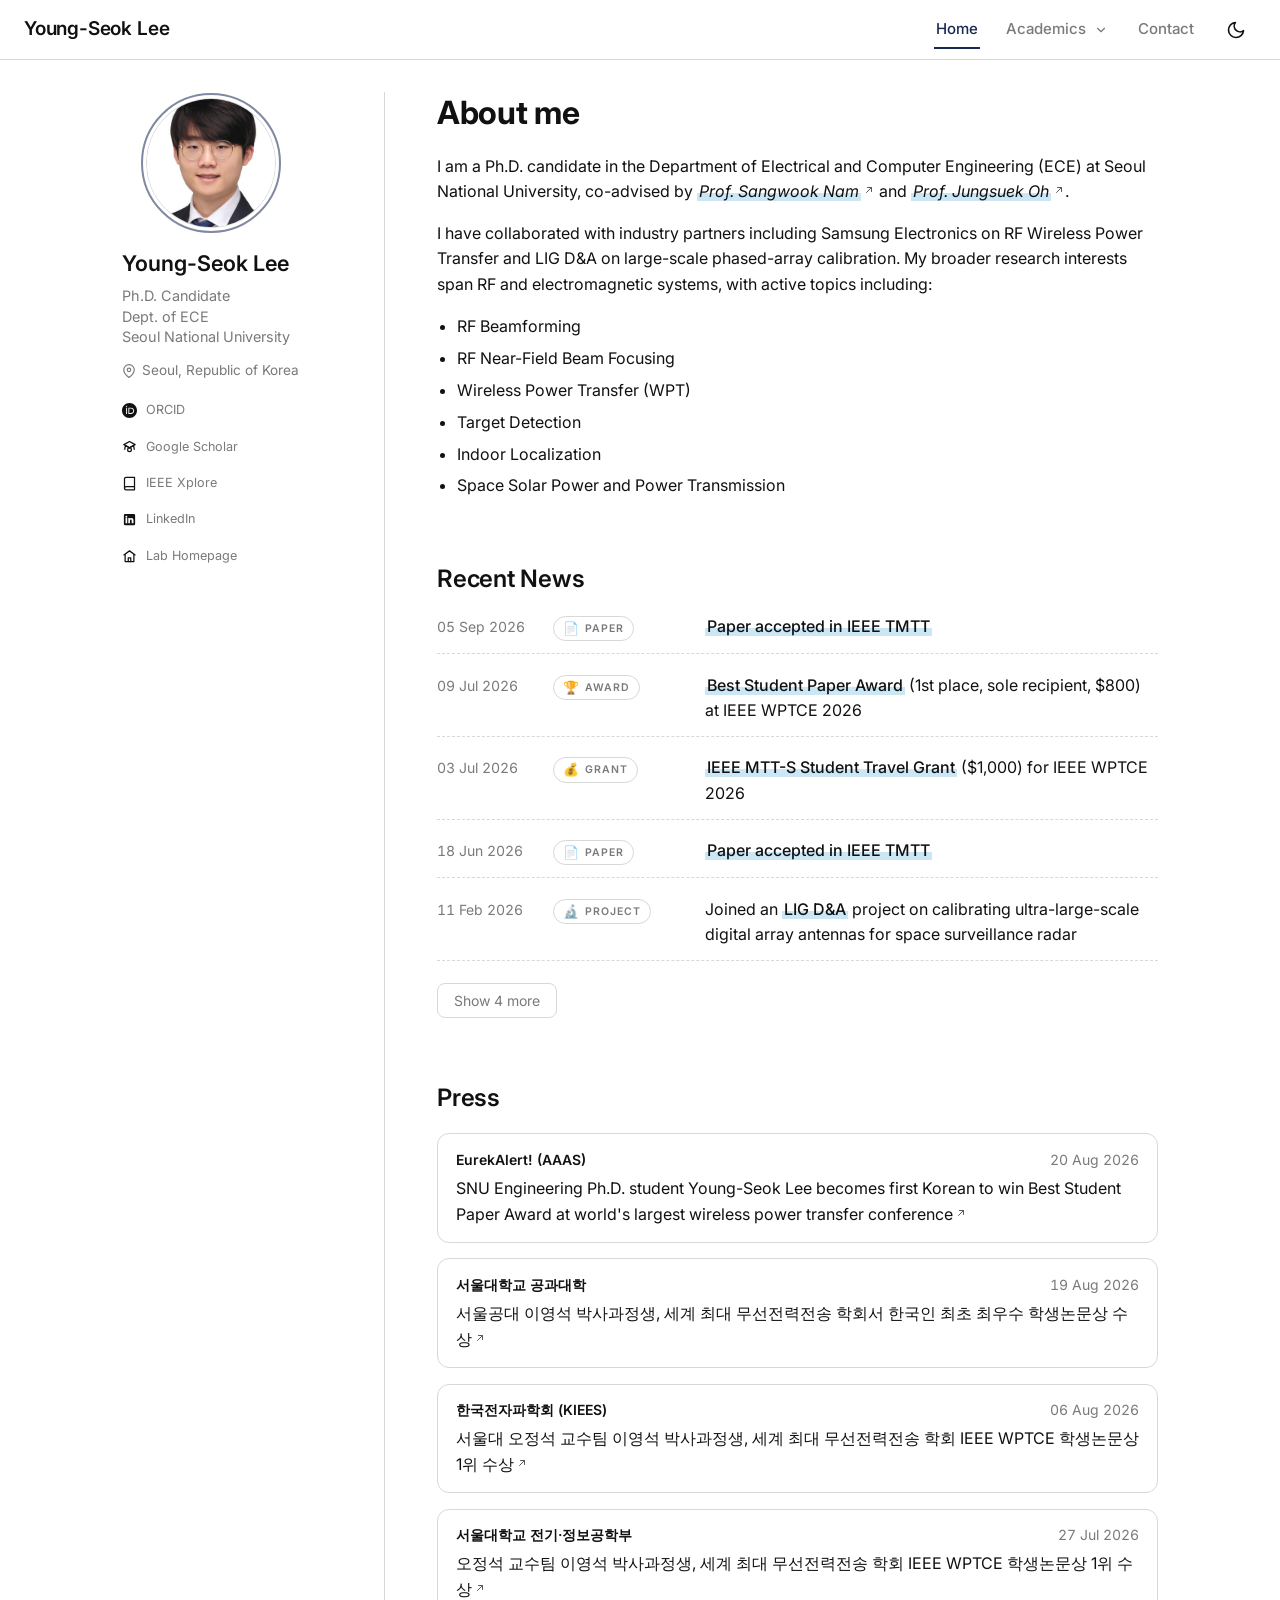
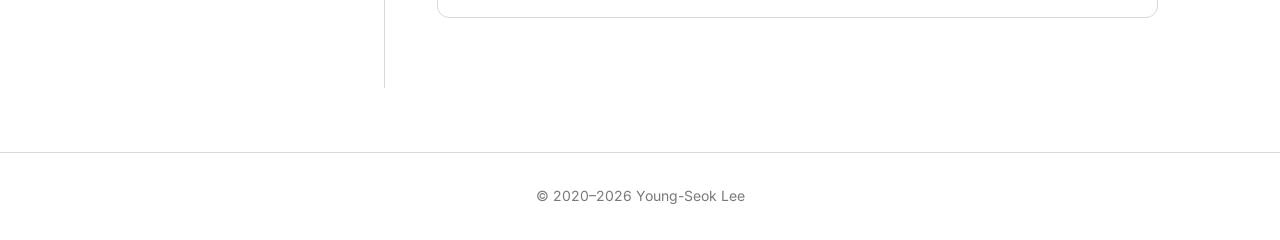
==== index.html @ eb90ca84 "design: publication tabs select with a gliding tint instead of a black fill The selected tab was a n" ====
<!DOCTYPE html>
<html lang="en">
<head>
  <script>document.documentElement.setAttribute('data-js','1');(function(){try{if(localStorage.getItem('theme')==='dark')document.documentElement.setAttribute('data-theme','dark');}catch(e){}})();</script>
  <meta charset="UTF-8" />
  <meta name="viewport" content="width=device-width, initial-scale=1" />
  <title>Y.-S. Lee · Resume</title>
  <meta name="description" content="Young-Seok Lee — Ph.D. candidate in Electrical and Computer Engineering at Seoul National University. RF wireless power transfer, phased arrays, and indoor localization." />
  <meta property="og:title" content="Young-Seok Lee" />
  <meta property="og:description" content="Ph.D. Candidate, Dept. of ECE, Seoul National University" />
  <meta property="og:type" content="website" />

  <link rel="preconnect" href="https://fonts.googleapis.com" />
  <link rel="preconnect" href="https://fonts.gstatic.com" crossorigin />
  <link rel="stylesheet" href="https://fonts.googleapis.com/css2?family=Inter:wght@400;500;600;700&display=swap" />
  <link rel="stylesheet" href="css/style.css?v=4931d8d4" />

  <link rel="icon" href="/favicon.svg" type="image/svg+xml" />
  <link rel="icon" href="/favicon-32.png" sizes="32x32" type="image/png" />
  <link rel="apple-touch-icon" href="/apple-touch-icon.png" />
  <link rel="manifest" href="/site.webmanifest" />
  <meta name="theme-color" content="#FFFFFF" />

  <!-- Discoverable plain-text version for AI / non-JS clients. -->
  <link rel="alternate" type="text/markdown" href="/llms-full.txt" title="Full content as Markdown" />

  <!-- Structured data: identifies the page owner to search engines and AI. -->
  <script type="application/ld+json">
  {
    "@context": "https://schema.org",
    "@type": "Person",
    "@id": "https://orcid.org/0000-0003-3342-3707",
    "name": "Young-Seok Lee",
    "alternateName": ["Y.-S. Lee", "Youngseok Lee", "Young Seok Lee"],
    "identifier": {
      "@type": "PropertyValue",
      "propertyID": "ORCID",
      "value": "0000-0003-3342-3707",
      "url": "https://orcid.org/0000-0003-3342-3707"
    },
    "jobTitle": "Ph.D. Candidate in Electrical and Computer Engineering",
    "url": "https://korbean-0311.github.io/",
    "affiliation": {
      "@type": "CollegeOrUniversity",
      "name": "Seoul National University",
      "department": "Department of Electrical and Computer Engineering"
    },
    "alumniOf": [
      { "@type": "CollegeOrUniversity", "name": "Seoul National University" },
      { "@type": "CollegeOrUniversity", "name": "Korea University" }
    ],
    "knowsAbout": [
      "Wireless Power Transfer",
      "RF Beamforming",
      "Near-Field Beam Focusing",
      "Target Detection",
      "Indoor Localization",
      "Space Solar Power"
    ],
    "sameAs": [
      "https://orcid.org/0000-0003-3342-3707",
      "https://scholar.google.com/citations?user=yCXRScIAAAAJ&hl=en",
      "https://ieeexplore.ieee.org/author/519065710555122",
      "https://www.linkedin.com/in/korbean",
      "http://wfl.snu.ac.kr/"
    ]
  }
  </script>
</head>
<body data-page="home">
  <div data-mount-nav>
    <!-- Annotated site guide for AI crawlers and non-JS clients. JS replaces this whole div on load, so humans never see it. -->
    <!-- SITEGUIDE:START (auto-generated by scripts/build-prerender.mjs — do not edit by hand) -->
    <nav aria-label="Site navigation (text-only fallback)">
      <p><strong>Site guide</strong> — this site has 3 pages. "Academics" is one long page holding six sections, each reachable by its own anchor (#…), so the whole academic record is a single fetch:</p>
      <ul>
        <li><a href="index.html">Home</a> — About me (biography and research interests), Recent News, and Press (media coverage) (you are here)</li>
        <li><a href="academics.html">Academics</a> — one long page with six sections:
          <ul>
            <li><a href="academics.html#education">Education</a> — academic timeline (Ph.D. &amp; M.S. at Seoul National University, B.S. at Korea University) with advisors, plus a collapsible academic-genealogy figure (doctoral advisor lineage)</li>
            <li><a href="academics.html#publications">Publications</a> — a paper-count summary of selected IEEE journals (first- vs. co-authored), international journals (published and under review, with abstracts, keywords, BibTeX), international conferences, domestic conferences, and patents</li>
            <li><a href="academics.html#awards">Awards &amp; Honors</a> — Conference Awards (International), Conference Awards (Domestic), Conference Grants &amp; Travel, Scholarships &amp; Fellowships, Invited Papers, and Student Paper Competitions</li>
            <li><a href="academics.html#research">Research</a> — research projects with organizations, periods, and summaries (Graduate Student; Undergraduate Student Intern)</li>
            <li><a href="academics.html#academic-service">Academic Service</a> — Journal Reviewer and Teaching Assistant (SNU)</li>
            <li><a href="academics.html#coursework">Selected Coursework</a> — Graduate and Undergraduate courses</li>
          </ul>
        </li>
        <li><a href="contact.html">Contact</a> — Lab, LinkedIn, and Location</li>
      </ul>
      <p>Complete content of every section in a single file: <a href="/llms-full.txt">/llms-full.txt</a> (short index: <a href="/llms.txt">/llms.txt</a>)</p>
    </nav>
    <!-- SITEGUIDE:END -->
  </div>

  <!-- NOSCRIPT:START (auto-generated by scripts/build-prerender.mjs — do not edit by hand) -->
  <noscript>
    <p>Every page of this site includes its full content as static HTML — no JavaScript required. The academic record (Education, Publications, Awards &amp; Honors, Research, Academic Service, Selected Coursework) is one long page at <a href="academics.html">academics.html</a>; contact details are at <a href="contact.html">contact.html</a>. A complete plain-text version of the entire site (every section of every page, with BibTeX for each paper) is also available at <a href="/llms-full.txt">/llms-full.txt</a> (short index: <a href="/llms.txt">/llms.txt</a>).</p>
  </noscript>
  <!-- NOSCRIPT:END -->

  <div class="layout">
    <!-- PROFILE:START (auto-generated by scripts/build-prerender.mjs — do not edit by hand) -->
    <aside class="profile" aria-label="Profile">
      <details class="profile__card" open>
        <summary class="profile__summary">Profile<svg class="profile__chevron" viewBox="0 0 24 24" fill="none" stroke="currentColor" stroke-width="2" stroke-linecap="round" stroke-linejoin="round" aria-hidden="true"><path d="M6 9l6 6 6-6"/></svg></summary>
        <div class="profile__body">
          <div class="profile__photo"><img src="assets/profile.jpg" alt="Young-Seok Lee" width="340" height="340" decoding="async" /></div>
          <p class="profile__name">Young-Seok Lee</p>
          <p class="profile__role">Ph.D. Candidate<br />Dept. of ECE<br />Seoul National University</p>
          <p class="profile__loc"><svg viewBox="0 0 24 24" fill="none" stroke="currentColor" stroke-width="2" stroke-linecap="round" stroke-linejoin="round" aria-hidden="true"><path d="M21 10c0 7-9 13-9 13s-9-6-9-13a9 9 0 0 1 18 0z"/><circle cx="12" cy="10" r="3"/></svg>Seoul, Republic of Korea</p>
          <ul class="profile__links">
            <li><a href="https://orcid.org/0000-0003-3342-3707" target="_blank" rel="noopener me"><svg class="icon-orcid" viewBox="0 0 256 256" aria-hidden="true"><path fill="currentColor" fill-rule="evenodd" d="M256 128c0 70.7-57.3 128-128 128S0 198.7 0 128 57.3 0 128 0s128 57.3 128 128zM86.3 186.2H70.9V79.1h15.4v107.1zM108.9 79.1h41.6c39.6 0 57 28.3 57 53.6 0 27.5-21.5 53.6-56.8 53.6h-41.8V79.1zm15.4 93.3h24.5c34.9 0 42.9-26.5 42.9-39.7 0-21.5-13.7-39.7-43.7-39.7h-23.7v79.4zM88.7 56.8c0 5.5-4.5 10.1-10.1 10.1-5.6 0-10.1-4.6-10.1-10.1 0-5.6 4.5-10.1 10.1-10.1 5.5 0 10.1 4.6 10.1 10.1z"/></svg>ORCID</a></li>
            <li><a href="https://scholar.google.com/citations?user=yCXRScIAAAAJ&amp;hl=en" target="_blank" rel="noopener"><svg viewBox="0 0 24 24" fill="none" stroke="currentColor" stroke-width="2" stroke-linecap="round" stroke-linejoin="round" aria-hidden="true"><path d="M12 14l9-5-9-5-9 5 9 5z"/><path d="M12 14l6.16-3.422A12 12 0 0 1 19.5 16.5"/><path d="M12 14L5.84 10.578A12 12 0 0 0 4.5 16.5"/><circle cx="12" cy="17" r="3"/></svg>Google Scholar</a></li>
            <li><a href="https://ieeexplore.ieee.org/author/519065710555122" target="_blank" rel="noopener"><svg viewBox="0 0 24 24" fill="none" stroke="currentColor" stroke-width="2" stroke-linecap="round" stroke-linejoin="round" aria-hidden="true"><path d="M4 19.5A2.5 2.5 0 0 1 6.5 17H20"/><path d="M6.5 2H20v20H6.5A2.5 2.5 0 0 1 4 19.5v-15A2.5 2.5 0 0 1 6.5 2z"/></svg>IEEE Xplore</a></li>
            <li><a href="https://www.linkedin.com/in/korbean" target="_blank" rel="noopener me"><svg viewBox="0 0 24 24" fill="currentColor" aria-hidden="true"><path d="M19 3a2 2 0 0 1 2 2v14a2 2 0 0 1-2 2H5a2 2 0 0 1-2-2V5a2 2 0 0 1 2-2h14zM8.34 9.5H5.67V18h2.67V9.5zM7 6.06a1.55 1.55 0 1 0 0 3.1 1.55 1.55 0 0 0 0-3.1zM18.34 18v-4.67c0-2.5-1.34-3.66-3.13-3.66-1.44 0-2.09.79-2.45 1.35V9.5h-2.67V18h2.67v-4.39c0-.23.02-.46.09-.63.18-.46.61-.94 1.32-.94.93 0 1.31.71 1.31 1.76V18h2.67z"/></svg>LinkedIn</a></li>
            <li><a href="http://wfl.snu.ac.kr/" target="_blank" rel="noopener"><svg viewBox="0 0 24 24" fill="none" stroke="currentColor" stroke-width="2" stroke-linecap="round" stroke-linejoin="round" aria-hidden="true"><path d="M3 9.5L12 3l9 6.5"/><path d="M5 9v11h14V9"/><path d="M10 20v-6h4v6"/></svg>Lab Homepage</a></li>
          </ul>
        </div>
      </details>
    </aside>
    <!-- PROFILE:END -->

    <main class="page-content">
      <section class="about" aria-labelledby="about-heading">
        <h1 id="about-heading">About me</h1>
        <div class="hero__bio">
        <p>I am a Ph.D. candidate in the Department of Electrical and Computer Engineering (ECE) at Seoul National University, co-advised by <a href="https://scholar.google.com/citations?user=haXHg4oAAAAJ&amp;hl=en" target="_blank" rel="noopener"><em class="mark-soft">Prof. Sangwook Nam</em><svg class="ext-link-arrow" viewBox="0 0 24 24" aria-hidden="true"><path d="M7 17L17 7"/><path d="M9 7h8v8"/></svg></a> and <a href="https://scholar.google.com/citations?user=o-31h1kAAAAJ&amp;hl=en" target="_blank" rel="noopener"><em class="mark-soft">Prof. Jungsuek Oh</em><svg class="ext-link-arrow" viewBox="0 0 24 24" aria-hidden="true"><path d="M7 17L17 7"/><path d="M9 7h8v8"/></svg></a>.</p>
        <p>I have collaborated with industry partners including Samsung Electronics on RF Wireless Power Transfer and LIG D&amp;A on large-scale phased-array calibration. My broader research interests span RF and electromagnetic systems, with active topics including:</p>
        <ul>
          <li>RF Beamforming</li>
          <li>RF Near-Field Beam Focusing</li>
          <li>Wireless Power Transfer (WPT)</li>
          <li>Target Detection</li>
          <li>Indoor Localization</li>
          <li>Space Solar Power and Power Transmission</li>
        </ul>
      </div>
    </section>

    <section aria-labelledby="news-heading">
      <h2 id="news-heading">Recent News</h2>
      <ul class="news-list" id="news-list">
        <!-- R:news:START -->
        <li class="news-item" data-kind="paper">
          <span class="news-item__date">05 Sep 2026</span>
          <span class="news-item__kind"><span class="news-item__emoji" aria-hidden="true">📄</span>paper</span>
          <span class="news-item__body"><strong>Paper accepted in IEEE TMTT</strong></span>
        </li>
        <li class="news-item" data-kind="award">
          <span class="news-item__date">09 Jul 2026</span>
          <span class="news-item__kind"><span class="news-item__emoji" aria-hidden="true">🏆</span>award</span>
          <span class="news-item__body"><strong>Best Student Paper Award</strong> (1st place, sole recipient, $800) at IEEE WPTCE 2026</span>
        </li>
        <li class="news-item" data-kind="grant">
          <span class="news-item__date">03 Jul 2026</span>
          <span class="news-item__kind"><span class="news-item__emoji" aria-hidden="true">💰</span>grant</span>
          <span class="news-item__body"><strong>IEEE MTT-S Student Travel Grant</strong> ($1,000) for IEEE WPTCE 2026</span>
        </li>
        <li class="news-item" data-kind="paper">
          <span class="news-item__date">18 Jun 2026</span>
          <span class="news-item__kind"><span class="news-item__emoji" aria-hidden="true">📄</span>paper</span>
          <span class="news-item__body"><strong>Paper accepted in IEEE TMTT</strong></span>
        </li>
        <li class="news-item" data-kind="project">
          <span class="news-item__date">11 Feb 2026</span>
          <span class="news-item__kind"><span class="news-item__emoji" aria-hidden="true">🔬</span>project</span>
          <span class="news-item__body">Joined an <strong>LIG D&amp;A</strong> project on calibrating ultra-large-scale digital array antennas for space surveillance radar</span>
        </li>
        <li class="news-item news-item--extra" data-kind="scholarship">
          <span class="news-item__date">31 Oct 2025</span>
          <span class="news-item__kind"><span class="news-item__emoji" aria-hidden="true">🎓</span>scholarship</span>
          <span class="news-item__body"><strong>Samsung Electronics DS (Foundry)</strong> scholarship recipient</span>
        </li>
        <li class="news-item news-item--extra" data-kind="paper">
          <span class="news-item__date">22 Jul 2025</span>
          <span class="news-item__kind"><span class="news-item__emoji" aria-hidden="true">📄</span>paper</span>
          <span class="news-item__body"><strong>Paper accepted in IEEE OJAP</strong></span>
        </li>
        <li class="news-item news-item--extra" data-kind="paper">
          <span class="news-item__date">20 Jul 2025</span>
          <span class="news-item__kind"><span class="news-item__emoji" aria-hidden="true">📄</span>paper</span>
          <span class="news-item__body"><strong>Paper accepted in IEEE TAP</strong></span>
        </li>
        <li class="news-item news-item--extra" data-kind="paper">
          <span class="news-item__date">06 Jun 2025</span>
          <span class="news-item__kind"><span class="news-item__emoji" aria-hidden="true">📄</span>paper</span>
          <span class="news-item__body"><strong>Paper accepted in IEEE AWPL</strong></span>
        </li>
      <!-- R:news:END -->
      </ul>
      <button class="show-more-btn" id="news-toggle" type="button" hidden>Show more</button>
    </section>

    <!-- Press coverage. The build renders the whole section (heading included)
         from data/press.json, so nothing appears while the list is empty. -->
    <!-- R:press:START -->
      <section aria-labelledby="press-heading">
      <h2 id="press-heading">Press</h2>
      <ul class="press-list">
        <li class="press-item">
          <span class="press-item__outlet">EurekAlert! (AAAS)</span>
          <a class="press-item__title" href="https://www.eurekalert.org/news-releases/1140952" target="_blank" rel="noopener" lang="en">SNU Engineering Ph.D. student Young-Seok Lee becomes first Korean to win Best Student Paper Award at world&#39;s largest wireless power transfer conference<svg class="ext-link-arrow" viewBox="0 0 24 24" aria-hidden="true"><path d="M7 17L17 7"/><path d="M9 7h8v8"/></svg></a>
          <span class="press-item__date">20 Aug 2026</span>
        </li>
        <li class="press-item">
          <span class="press-item__outlet">서울대학교 공과대학</span>
          <a class="press-item__title" href="https://eng.snu.ac.kr/communication/promotion/news?md=v&amp;bbsidx=8292" target="_blank" rel="noopener" lang="ko">서울공대 이영석 박사과정생, 세계 최대 무선전력전송 학회서 한국인 최초 최우수 학생논문상 수상<svg class="ext-link-arrow" viewBox="0 0 24 24" aria-hidden="true"><path d="M7 17L17 7"/><path d="M9 7h8v8"/></svg></a>
          <span class="press-item__date">19 Aug 2026</span>
        </li>
        <li class="press-item">
          <span class="press-item__outlet">한국전자파학회 (KIEES)</span>
          <a class="press-item__title" href="https://www.kiees.or.kr/html/?pmode=BBBS0012700073&amp;page=1&amp;smode=view&amp;seq=3025&amp;searchValue=&amp;searchTitle=strTitle" target="_blank" rel="noopener" lang="ko">서울대 오정석 교수팀 이영석 박사과정생, 세계 최대 무선전력전송 학회 IEEE WPTCE 학생논문상 1위 수상<svg class="ext-link-arrow" viewBox="0 0 24 24" aria-hidden="true"><path d="M7 17L17 7"/><path d="M9 7h8v8"/></svg></a>
          <span class="press-item__date">06 Aug 2026</span>
        </li>
        <li class="press-item">
          <span class="press-item__outlet">서울대학교 전기·정보공학부</span>
          <a class="press-item__title" href="https://ece.snu.ac.kr/ece/news?md=v&amp;bbsidx=57917" target="_blank" rel="noopener" lang="ko">오정석 교수팀 이영석 박사과정생, 세계 최대 무선전력전송 학회 IEEE WPTCE 학생논문상 1위 수상<svg class="ext-link-arrow" viewBox="0 0 24 24" aria-hidden="true"><path d="M7 17L17 7"/><path d="M9 7h8v8"/></svg></a>
          <span class="press-item__date">27 Jul 2026</span>
        </li>
      </ul>
    </section>
      <!-- R:press:END -->
    </main>
  </div>

  <div data-mount-footer></div>

  <script src="js/main.js?v=753f1221"></script>
</body>
</html>
---- css/style.css ----
/* ============================================================
   Young-Seok Lee — Academic Portfolio
   Pure HTML/CSS/JS, GitHub Pages ready
   ============================================================ */

/* ---------- non-JS fallback nav ----------
   Text-only fallback nav: visible to non-JS crawlers (so they discover every
   sub-page), hidden for JS visitors before first paint — main.js then replaces
   it with the real nav. */
html[data-js] [data-mount-nav] { display: none !important; }
/* Recent News: items past the first 5 stay hidden until "Show more" expands. */
.news-list:not(.is-expanded) .news-item--extra { display: none; }

/* ---------- CSS Variables ---------- */
:root {
  /* Light theme, and the default for every visitor: white paper, near-black
     ink, grays for meta text and hairlines (after sehyunryu.github.io), with
     SNU's deep blue — sampled from the university crest — as the accent.
     color-scheme keeps the UA's own widgets (scrollbars, form controls, the
     mobile URL bar) light too, even on a device whose OS is set to dark. */
  color-scheme: light;
  --bg-primary: #FFFFFF;
  --bg-surface: #FFFFFF;   /* cards stay white; only their border sets them off */
  --bg-hover: #F3F3F3;     /* hover / active fill for menu items and icon buttons */
  --color-primary: #111111;
  --color-secondary: #7A7A7A;
  --color-accent: #182850;
  --color-accent-hover: #2E4A86;
  --color-award: #9A3D52;
  --text-primary: #111111;
  --text-secondary: #7A7A7A;
  --border-color: #D8D8D8;
  --line-soft: #DCEEF6;
  --mark: #CBE6F4;        /* pale blue half-highlight: news key phrases, About-me advisors, venue names */

  --nav-height: 60px;
  --content-max: 720px;
  --radius-card: 12px;
  --radius-pill: 9999px;

  --font-sans: 'Inter', -apple-system, BlinkMacSystemFont, 'Segoe UI', Roboto, 'Apple SD Gothic Neo', 'Malgun Gothic', sans-serif;
  /* One typeface everywhere: the name and section titles use the body font. */
  --font-serif: var(--font-sans);
  /* Small numerals (section numbers, menu numbers) — system mono, no webfont. */
  --font-mono: 'IBM Plex Mono', 'JetBrains Mono', 'SF Mono', ui-monospace, Menlo, Consolas, monospace;
}

/* Dark theme is kept working behind the toggle but is not the design target. */
[data-theme="dark"] {
  color-scheme: dark;
  --bg-primary: #0F172A;
  --bg-surface: #1E293B;
  --bg-hover: #1E293B;
  --color-primary: #93C5FD;
  --color-secondary: #94A3B8;
  --color-accent: #38BDF8;
  --color-accent-hover: #7DD3FC;
  --text-primary: #F1F5F9;
  --text-secondary: #94A3B8;
  --border-color: #334155;
  --line-soft: #334155;
  --mark: #1E3A5F;
  --color-award: #F2A8B8;
}

/* ---------- View transition for theme toggle ---------- */
@supports (view-transition-name: root) {
  ::view-transition-old(root),
  ::view-transition-new(root) {
    animation: none;
    mix-blend-mode: normal;
  }
  ::view-transition-old(root) {
    z-index: 1;
  }
  ::view-transition-new(root) {
    z-index: 2;
  }
}

/* ---------- Reset ---------- */
*,
*::before,
*::after {
  box-sizing: border-box;
}

/* The `hidden` attribute must always hide — even on elements with an explicit
   display (e.g. .show-more-btn, grid/flex items), which would otherwise
   override the UA [hidden] rule. */
[hidden] { display: none !important; }

html {
  scroll-behavior: smooth;
}

body {
  margin: 0;
  font-family: var(--font-sans);
  font-size: 1rem;
  line-height: 1.6;
  color: var(--text-primary);
  background: var(--bg-primary);
  -webkit-font-smoothing: antialiased;
  -moz-osx-font-smoothing: grayscale;
  transition: background-color 0.3s ease, color 0.3s ease;
}

h1, h2, h3, h4, h5, h6 {
  margin: 0 0 0.5em;
  line-height: 1.3;
  color: var(--text-primary);
}

p {
  margin: 0 0 1em;
  text-wrap: pretty;
}

a {
  color: var(--color-primary);
  text-decoration: none;
  transition: color 0.2s ease;
}

a:hover {
  color: var(--color-accent-hover);
}

ul {
  margin: 0 0 1em;
  padding-left: 1.25em;
}

li {
  margin-bottom: 0.4em;
}

button {
  font-family: inherit;
  cursor: pointer;
}

/* ---------- Top navigation ---------- */
.topnav {
  position: fixed;
  top: 0;
  left: 0;
  right: 0;
  height: var(--nav-height);
  z-index: 1000;
  /* Translucent frosted bar — unified opacity with the side menu panel. */
  background: color-mix(in srgb, var(--bg-primary) 35%, transparent);
  backdrop-filter: blur(12px);
  -webkit-backdrop-filter: blur(12px);
  border-bottom: 1px solid var(--border-color);
  display: flex;
  align-items: center;
  justify-content: space-between;
  padding: 0 1.5rem;
  transition: background-color 0.3s ease, border-color 0.3s ease;
}

.topnav__brand {
  font-family: var(--font-serif);
  font-size: 1.1875rem;
  font-weight: 600;
  color: var(--text-primary);
  letter-spacing: -0.01em;
}

.topnav__brand:hover {
  color: var(--text-primary);
}

.topnav__actions {
  display: flex;
  align-items: center;
  gap: 12px;
}

/* Desktop horizontal nav — hidden by default (mobile/tablet-portrait first).
   At >=900px (PC, tablet landscape), it appears as a horizontal link row
   and the hamburger/side-panel are hidden. */
.topnav__links {
  display: none;
}

@media (min-width: 900px) {
  .topnav__links {
    display: flex;
    align-items: center;
    gap: 1.5rem;
    /* Slight separator from the theme toggle button on the far right */
    margin-right: 0.5rem;
  }
  .topnav__links > a,
  .topnav__item > a {
    font-size: 0.9375rem;
    font-weight: 500;
    color: var(--text-secondary);
    padding: 6px 2px;
    border-bottom: 2px solid transparent;
    transition: color 0.2s ease, border-color 0.2s ease;
    white-space: nowrap;
  }
  .topnav__links > a:hover,
  .topnav__item > a:hover {
    color: var(--text-primary);
  }
  .topnav__links > a.is-active,
  .topnav__item > a.is-active {
    color: var(--color-accent);
    border-bottom-color: var(--color-accent);
  }

  /* "Academics" is a group: its link opens the long page, the caret (or a
     hover) reveals the sections inside it as direct anchor links. */
  .topnav__item {
    position: relative;
    display: flex;
    align-items: center;
    gap: 2px;
  }
  .topnav__caret {
    width: 22px;
    height: 22px;
    display: inline-flex;
    align-items: center;
    justify-content: center;
    padding: 0;
    border: 0;
    border-radius: 6px;
    background: transparent;
    color: var(--text-secondary);
    transition: color 0.2s ease, background-color 0.2s ease, transform 0.2s ease;
  }
  .topnav__caret svg { width: 14px; height: 14px; }
  .topnav__caret:hover,
  .topnav__item:hover .topnav__caret,
  .topnav__item.is-open .topnav__caret { color: var(--text-primary); }
  .topnav__item:hover .topnav__caret svg,
  .topnav__item.is-open .topnav__caret svg { transform: rotate(180deg); }
  .topnav__caret svg { transition: transform 0.2s ease; }

  .topnav__dropdown {
    position: absolute;
    top: calc(100% + 10px);
    left: -0.75rem;
    min-width: 230px;
    padding: 0.4rem;
    background: var(--bg-primary);
    border: 1px solid var(--border-color);
    border-radius: 10px;
    box-shadow: 0 12px 32px color-mix(in srgb, var(--color-primary) 12%, transparent);
    opacity: 0;
    visibility: hidden;
    transform: translateY(-4px);
    transition: opacity 0.15s ease, transform 0.15s ease, visibility 0s linear 0.15s;
    z-index: 1001;
  }
  /* Invisible bridge so the pointer can travel from the link down to the panel. */
  .topnav__dropdown::before {
    content: "";
    position: absolute;
    left: 0; right: 0;
    top: -12px;
    height: 12px;
  }
  .topnav__item:hover .topnav__dropdown,
  .topnav__item:focus-within .topnav__dropdown,
  .topnav__item.is-open .topnav__dropdown {
    opacity: 1;
    visibility: visible;
    transform: translateY(0);
    transition-delay: 0s;
  }
  .topnav__dropdown a {
    display: block;
    padding: 0.5rem 0.85rem;
    border-radius: 7px;
    font-size: 0.9rem;
    font-weight: 500;
    color: var(--text-primary);
    white-space: nowrap;
    transition: background-color 0.15s ease, color 0.15s ease;
  }
  .topnav__dropdown a:hover {
    background: var(--bg-hover);
    color: var(--color-accent);
  }
  .topnav__dropdown a.is-active {
    color: var(--color-accent);
  }
  /* Hide mobile-only hamburger button on desktop.
     !important defends against the .icon-btn { display: inline-flex } base rule
     which has the same specificity. */
  [data-menu-toggle] {
    display: none !important;
  }
  /* Hide the slide-in side panel (even when 'is-open' from a prior narrow state) */
  .menu-panel,
  .menu-overlay {
    display: none !important;
  }
}

.icon-btn {
  width: 40px;
  height: 40px;
  display: inline-flex;
  align-items: center;
  justify-content: center;
  background: transparent;
  border: 1px solid transparent;
  border-radius: 8px;
  color: var(--text-primary);
  transition: all 0.2s ease;
}

.icon-btn:hover {
  background: var(--bg-hover);
  border-color: var(--border-color);
  color: var(--color-accent);
}

.icon-btn svg {
  width: 20px;
  height: 20px;
}

/* show only the active theme icon */
.icon-btn .icon-sun { display: none; }
.icon-btn .icon-moon { display: block; }
[data-theme="dark"] .icon-btn .icon-sun { display: block; }
[data-theme="dark"] .icon-btn .icon-moon { display: none; }

/* ---------- Hamburger menu panel ---------- */
.menu-overlay {
  position: fixed;
  inset: 0;
  background: rgba(15, 23, 42, 0.45);
  z-index: 1100;
  opacity: 0;
  pointer-events: none;
  transition: opacity 0.25s ease;
}

.menu-overlay.is-open {
  opacity: 1;
  pointer-events: auto;
}

.menu-panel {
  position: fixed;
  top: 0;
  right: 0;
  width: 320px;
  max-width: 86vw;
  height: 100vh;
  /* Translucent frosted panel — unified opacity with the top nav bar (35%). */
  background: color-mix(in srgb, var(--bg-primary) 35%, transparent);
  -webkit-backdrop-filter: blur(12px);
  backdrop-filter: blur(12px);
  border-left: 1px solid var(--border-color);
  z-index: 1200;
  transform: translateX(100%);
  /* Hidden while closed (after it has slid out) so the off-screen panel can
     never widen the page on mobile browsers, and is not tab-focusable. */
  visibility: hidden;
  transition: transform 0.3s ease, visibility 0s linear 0.3s;
  display: flex;
  flex-direction: column;
  box-shadow: -8px 0 32px rgba(15, 23, 42, 0.08);
}

.menu-panel.is-open {
  transform: translateX(0);
  visibility: visible;
  transition: transform 0.3s ease, visibility 0s;
}

.menu-panel__header {
  display: flex;
  align-items: center;
  justify-content: space-between;
  padding: 0 1rem 0 1.5rem;
  height: var(--nav-height);
  border-bottom: 1px solid var(--border-color);
}

.menu-panel__title {
  font-size: 0.75rem;
  font-weight: 500;
  color: var(--text-secondary);
  letter-spacing: 0.12em;
  text-transform: uppercase;
}

/* Identity block at top of menu */

.menu-list {
  list-style: none;
  margin: 0;
  padding: 0.75rem 0;
  flex: 1;
}

.menu-list > li { margin: 0; }

.menu-list > li > a {
  display: grid;
  grid-template-columns: 2.25rem 1fr auto;
  align-items: center;
  gap: 0.5rem;
  position: relative;
  padding: 0.875rem 1.5rem;
  font-size: 1rem;
  font-weight: 500;
  color: var(--text-primary);
  border-left: 3px solid transparent;
  transition: background-color 0.2s ease, color 0.2s ease, border-color 0.2s ease, padding 0.2s ease;
}

.menu-list .menu-num {
  font-family: var(--font-mono);
  font-size: 0.75rem;
  letter-spacing: 0.04em;
  color: var(--text-secondary);
  font-weight: 400;
  transition: color 0.2s ease;
}

.menu-list .menu-arrow {
  width: 14px;
  height: 14px;
  opacity: 0;
  transform: translateX(-6px);
  transition: opacity 0.2s ease, transform 0.2s ease;
  color: var(--color-accent);
  flex-shrink: 0;
}

.menu-list > li > a:hover {
  background: var(--bg-hover);
  color: var(--color-accent);
  padding-left: 1.75rem;
}

.menu-list > li > a:hover .menu-num {
  color: var(--color-accent);
}

.menu-list > li > a:hover .menu-arrow {
  opacity: 1;
  transform: translateX(0);
}

.menu-list > li > a.is-active {
  color: var(--color-primary);
  border-left-color: var(--color-primary);
  background: var(--bg-hover);
}

.menu-list > li > a.is-active .menu-num {
  color: var(--color-primary);
}

.menu-panel__footer {
  padding: 1rem 1.5rem 1.25rem;
  border-top: 1px solid var(--border-color);
  font-size: 0.75rem;
  color: var(--text-secondary);
  letter-spacing: 0.04em;
}

/* ---------- Main layout ---------- */
main {
  max-width: var(--content-max);
  margin: 0 auto;
  padding: 6rem 1.5rem 4rem;
}

/* ============================================================
   Two-column layout: persistent left profile + right content
   ============================================================ */
.layout {
  max-width: 1100px;
  margin: 0 auto;
  padding: calc(var(--nav-height) + 2rem) 1.5rem 4rem;
  display: grid;
  grid-template-columns: 250px minmax(0, 1fr);
  gap: 3.5rem;
  align-items: start;
}
@media (min-width: 768px) {
  .layout { padding-left: 2rem; padding-right: 2rem; }
}
/* Right column is the page's <main>; drop its standalone centering. */
.layout > .page-content {
  max-width: none;
  margin: 0;
  padding: 0;
  min-width: 0;
}

/* Left column: sticky profile card */
.profile { position: sticky; top: calc(var(--nav-height) + 2rem); }
.profile__photo {
  width: 168px; height: 168px;
  border-radius: 50%;
  margin: 0 auto 1.25rem;
  overflow: hidden;
  display: grid; place-items: center;
  background: var(--bg-surface);
  border: 1px solid var(--border-color);
  color: var(--color-primary);
  font-size: 3.4rem; font-weight: 600;
}
.profile__photo img { width: 100%; height: 100%; object-fit: cover; }
.profile__name { font-family: var(--font-serif); font-size: 1.35rem; font-weight: 600; margin: 0 0 0.35rem; color: var(--text-primary); text-align: center; }
.profile__role { color: var(--text-secondary); font-size: 0.9rem; line-height: 1.45; margin: 0 0 0.75rem; text-align: center; }
.profile__loc { color: var(--text-secondary); font-size: 0.85rem; margin: 0 0 1.1rem; display: flex; align-items: center; justify-content: center; gap: 0.4rem; }
.profile__loc svg { width: 14px; height: 14px; }
.profile__links { list-style: none; margin: 0; padding: 0; display: flex; flex-direction: column; gap: 0.6rem; }
.profile__links a { display: inline-flex; align-items: center; gap: 0.65rem; color: var(--text-secondary); font-size: 0.9rem; text-decoration: none; transition: color 0.2s ease; }
.profile__links a:hover { color: var(--color-accent); }
.profile__links svg { width: 18px; height: 18px; flex-shrink: 0; color: var(--color-primary); transition: color 0.2s ease; }
.profile__links a:hover svg { color: var(--color-accent); }

/* <details> wrapper: on desktop always expanded, toggle UI hidden */
.profile__card > summary { display: none; }
.profile__card .profile__body { display: block; }
.profile__chevron { display: none; }

/* Right column page heading (e.g. "About me") */
.page-content > .about h1 {
  font-family: var(--font-serif);
  font-size: 2rem; font-weight: 700; color: var(--text-primary);
  letter-spacing: -0.01em; margin: 0 0 1.25rem;
}

/* Mobile: single column. The profile is shown ONLY on the home page, pinned at
   the top and always expanded (not collapsible — the <summary> toggle stays
   hidden as on desktop). Every other page hides it to keep the reading column
   clean. Desktop is unaffected (see the 769px block). */
@media (max-width: 768px) {
  .layout {
    /* minmax(0, 1fr), not a bare 1fr: a bare 1fr has an `auto` minimum, so
       the sticky pill row on academics.html (a scroll container whose
       min-content width is the full row of pills, ~630px) would widen the
       track past the phone screen and make the whole page render zoomed out. */
    grid-template-columns: minmax(0, 1fr);
    gap: 1.5rem;
    padding-top: calc(var(--nav-height) + 1rem);
  }
  .profile { display: none; min-width: 0; }
  body[data-page="home"] .profile {
    display: block;
    position: static;
  }
  body[data-page="home"] .profile__card {
    border: 1px solid var(--border-color);
    border-radius: var(--radius-card);
    background: color-mix(in srgb, var(--bg-surface) 55%, transparent);
  }
  body[data-page="home"] .profile__body { padding: 1.4rem 1.1rem; }
  body[data-page="home"] .profile__photo { width: 112px; height: 112px; font-size: 2.4rem; }
  /* icons only, single horizontal row */
  body[data-page="home"] .profile__links { flex-direction: row; flex-wrap: wrap; justify-content: center; gap: 1.4rem; }
  body[data-page="home"] .profile__links a { gap: 0; font-size: 0; }
  body[data-page="home"] .profile__links svg { width: 22px; height: 22px; }
}

/* Desktop profile: 70% photo, left-aligned text (matching the links),
   photo centered over the content block (not the full column). */
@media (min-width: 769px) {
  .profile__body { width: fit-content; }
  .profile__photo { width: 130px; height: 130px; font-size: 2.4rem; margin: 0 auto 1.1rem; }
  .profile__name,
  .profile__role { text-align: left; }
  .profile__loc { justify-content: flex-start; }
  /* External links sized down on desktop (20% smaller, then +10%) */
  .profile__links { gap: 0.28rem; }
  .profile__links a { font-size: 0.79rem; gap: 0.57rem; }
  .profile__links svg { width: 15px; height: 15px; }
  /* Thin vertical divider between the sidebar and the content, with breathing room each side */
  .layout { grid-template-columns: 210px minmax(0, 1fr); gap: 3.25rem; }
  .layout > .page-content { border-left: 1px solid var(--border-color); padding-left: 3.25rem; }
  /* On short viewports the sticky column (profile + section index) scrolls
     within itself instead of being cut off; the scrollbar stays hidden. The
     top padding keeps the photo's outline ring (2px + 3px offset) inside the
     scroll box, otherwise its top edge is clipped. */
  .profile {
    max-height: calc(100vh - var(--nav-height) - 2rem);
    overflow-y: auto;
    scrollbar-width: none;
    padding-top: 6px;
    /* Room for the side-index active block, which bleeds 0.6rem to the left.
       overflow-y: auto forces overflow-x: auto, and this scroll box cannot be
       scrolled left of its origin, so without the padding that bleed is
       clipped. The matching negative margin keeps every child where it was. */
    padding-left: 0.6rem;
    margin-left: -0.6rem;
  }
  .profile::-webkit-scrollbar { display: none; }
}

@media (min-width: 768px) {
  main {
    padding-left: 2rem;
    padding-right: 2rem;
  }
}

.page-header {
  text-align: center;
  margin-bottom: 3rem;
}

.page-header h1 {
  font-family: var(--font-serif);
  font-size: 2.125rem;
  font-weight: 700;
  color: var(--color-primary);
  letter-spacing: -0.015em;
  margin-bottom: 0.75rem;
}

.page-header__rule {
  width: 72px;
  height: 3px;
  background: linear-gradient(90deg, var(--color-primary), var(--color-accent));
  margin: 0 auto;
  border: none;
  border-radius: 2px;
}

section {
  margin-bottom: 4rem;
}

section h2 {
  font-size: 1.5rem;
  font-weight: 600;
  color: var(--text-primary);
  margin-bottom: 1.25rem;
  letter-spacing: -0.01em;
}

section h3 {
  font-size: 1.125rem;
  font-weight: 500;
  color: var(--text-primary);
  margin-bottom: 0.75rem;
}

/* ---------- Footer ---------- */
.site-footer {
  border-top: 1px solid var(--border-color);
  padding: 2rem;
  text-align: center;
  color: var(--text-secondary);
  font-size: 0.875rem;
}

/* ---------- Badges & pills ---------- */
.badge {
  display: inline-block;
  background: var(--bg-surface);
  border: 1px solid var(--border-color);
  border-radius: var(--radius-pill);
  padding: 4px 12px;
  font-size: calc(0.875rem - 1pt);
  color: var(--text-primary);
  margin: 2px 0;
}

.badge--keyword {
  font-size: calc(0.8125rem - 1pt);
  color: var(--text-secondary);
}

/* "1st Author" / "Project Lead": filled soft green — the one status worth
   spotting while skimming a list of papers. */
.badge--tag {
  font-size: calc(0.75rem - 1pt);
  background: #E6F3DC;
  border-color: #CFE6BE;
  color: #3E6B29;
  padding: 2px 8px;
  margin-left: 4px;
}

[data-theme="dark"] .badge--tag {
  background: color-mix(in srgb, #3E6B29 34%, transparent);
  border-color: color-mix(in srgb, #86C46A 55%, transparent);
  color: #C7E7B4;
}

.badge-row {
  display: flex;
  flex-wrap: wrap;
  gap: 8px;
  margin-top: 1rem;
}

/* ---------- Home page ---------- */

.hero__bio p {
  color: var(--text-primary);
}

/* External-link arrow next to advisor / scholar links */
.ext-link-arrow {
  display: inline-block;
  width: 0.75em;
  height: 0.75em;
  margin-left: 2px;
  vertical-align: 1px;
  stroke: currentColor;
  fill: none;
  stroke-width: 2;
  stroke-linecap: round;
  stroke-linejoin: round;
  opacity: 0.7;
}

a:hover .ext-link-arrow {
  opacity: 1;
}

/* News list */
.news-list {
  list-style: none;
  margin: 0;
  padding: 0;
  display: flex;
  flex-direction: column;
  gap: 0.75rem;
}

/* One row = date · KIND label · body (+ author badge). The fixed label column
   keeps the bodies aligned so the list scans like a table. */
.news-item {
  display: grid;
  grid-template-columns: 100px 8.5rem minmax(0, 1fr);
  gap: 0.35rem 1rem;
  align-items: baseline;
  padding-bottom: 0.75rem;
  border-bottom: 1px dashed var(--border-color);
}

.news-item:last-child {
  border-bottom: none;
}

.news-item__date {
  color: var(--text-secondary);
  font-size: 0.875rem;
  font-variant-numeric: tabular-nums;
  white-space: nowrap;
}

/* Monochrome category label — same pill language as the badges, quieter. */
.news-item__kind {
  display: inline-block;
  justify-self: start;
  padding: 2px 9px;
  border: 1px solid var(--border-color);
  border-radius: var(--radius-pill);
  font-size: 0.6563rem;
  font-weight: 600;
  letter-spacing: 0.1em;
  text-transform: uppercase;
  line-height: 1.5;
  color: var(--text-secondary);
  white-space: nowrap;
}

/* Category emoji inside the label pill — one per kind, no others in the text. */
.news-item__emoji {
  display: inline-block;
  margin-right: 0.35rem;
  font-size: 0.8rem;
  letter-spacing: 0;
  vertical-align: -1px;
}

.news-item__body {
  color: var(--text-primary);
}

/* Half-highlight, drawn to 38% of the line box: the key phrase of every news
   line, the advisor names in the About-me paragraph, and every journal or
   conference name. */
.mark-soft,
.news-item__body strong,
.pub-item__venue {
  background: linear-gradient(to top,
    var(--mark) 0,
    var(--mark) 38%,
    transparent 38%);
  padding: 0 2px;
}

.news-item__body strong {
  font-weight: 500;
  color: var(--text-primary);
}

/* ---------- Press / media coverage (home) ----------
   Each article is a card: outlet and date share the top line (pushed to
   opposite edges), the headline sits on the line below with the full width. */
.press-list {
  list-style: none;
  margin: 0;
  padding: 0;
  display: flex;
  flex-direction: column;
  gap: 0.6rem;
}

/* Card treatment matching .pub-item. */
.press-item {
  display: grid;
  grid-template-columns: auto minmax(0, 1fr);
  gap: 0.3rem 1rem;
  align-items: baseline;
  background: var(--bg-surface);
  border: 1px solid var(--border-color);
  border-radius: var(--radius-card);
  padding: 0.9rem 1.1rem;
  transition: border-color 0.2s ease;
}

/* Row 1: outlet left, date right. Row 2: headline across both columns. */
.press-item__outlet { grid-column: 1; grid-row: 1; }
.press-item__date   { grid-column: 2; grid-row: 1; justify-self: end; }
.press-item__title  { grid-column: 1 / -1; grid-row: 2; }

.press-item:hover {
  border-color: color-mix(in srgb, var(--color-primary) 30%, var(--border-color));
}

.press-item__outlet {
  color: var(--color-primary);
  font-weight: 600;
  font-size: 0.875rem;
  white-space: nowrap;
}

.press-item__title {
  color: var(--text-primary);
  text-wrap: pretty;
}

a.press-item__title:hover {
  color: var(--color-accent);
}

.press-item__date {
  color: var(--text-secondary);
  font-size: 0.875rem;
  font-variant-numeric: tabular-nums;
  white-space: nowrap;
}

@media (max-width: 640px) {
  /* Layout is the same at every width — only trim the text, matching the
     -1pt reduction applied elsewhere on mobile. */
  .press-item__outlet,
  .press-item__date { font-size: calc(0.875rem - 1pt); }
  .press-item__title { font-size: calc(1rem - 1pt); }
}

.show-more-btn {
  margin-top: 1rem;
  background: transparent;
  border: 1px solid var(--border-color);
  border-radius: 8px;
  padding: 0.5rem 1rem;
  font-size: 0.875rem;
  color: var(--text-secondary);
  transition: all 0.2s ease;
}

.show-more-btn:hover {
  border-color: var(--color-accent);
  color: var(--color-accent);
}

/* External links */

/* Phones: date and label share the first line, the body takes the second. */
@media (max-width: 640px) {
  .news-item {
    grid-template-columns: auto minmax(0, 1fr);
    grid-template-areas: "date kind" "body body";
    gap: 0.3rem 0.75rem;
  }
  .news-item__date { grid-area: date; }
  .news-item__kind { grid-area: kind; }
  .news-item__body { grid-area: body; }
}

/* ---------- Publication Abstract / Keywords panels ----------
   Opened by the Abstract / Keywords buttons in the card's button row. The
   text is always in the HTML; with JS present a panel is shown only while its
   button is active, without JS every panel is simply visible. */
.pub-panel {
  margin-top: 0.6rem;
  padding: 0.7rem 0.9rem;
  border: 1px solid var(--border-color);
  border-radius: 8px;
  background: var(--bg-primary);
}
html[data-js] .pub-panel:not(.is-open) { display: none; }
.pub-panel__label {
  display: block;
  margin-bottom: 0.25rem;
  font-size: 0.6875rem;
  font-weight: 600;
  letter-spacing: 0.1em;
  text-transform: uppercase;
  color: var(--text-secondary);
}
.pub-panel p {
  margin: 0;
  font-size: 0.875rem;
  line-height: 1.6;
  color: var(--text-primary);
  text-wrap: pretty;
}

/* ---------- Education (reference layout: period | logo | copy rows) ---------- */
.edu-list {
  margin-top: 0.25rem;
}

.edu-item {
  display: grid;
  grid-template-columns: 148px minmax(0, 1fr);
  gap: 28px;
  padding: 1.5rem 0;
  border-top: 1px solid color-mix(in srgb, var(--border-color) 70%, transparent);
}

.edu-item:first-child {
  border-top: none;
  padding-top: 0.25rem;
}

.edu-period {
  color: var(--text-secondary);
  font-size: 0.8125rem;
  font-variant-numeric: tabular-nums;
  padding-top: 0.3rem;
  white-space: nowrap;
}

.edu-main {
  display: grid;
  grid-template-columns: 72px minmax(0, 1fr);
  gap: 18px;
  align-items: start;
}

.edu-main--nologo {
  grid-template-columns: minmax(0, 1fr);
}

/* Borderless logo box (the white fill only shows in dark mode, where it keeps
   dark crests legible).
   NOTE: the img gets explicit pixel sizes, NOT width/height:100% — percentage
   heights collapse to auto inside the box's auto-sized track, which let
   portrait crests (KU) overflow it. */
.edu-logo {
  width: 72px;
  height: 72px;
  background: #fff;
  border-radius: 10px;
  display: flex;
  align-items: center;
  justify-content: center;
  padding: 4px;
}

.edu-logo img {
  display: block;
  width: 64px;
  height: 64px;
  object-fit: contain;
}

/* Advisor's own pedigree ("Ph.D. @… under …") sits on its own line, flush left. */
.adv-note {
  display: block;
  color: var(--text-secondary);
}

/* The degree is the headline of each row. */
.edu-degree {
  font-size: calc(1.125rem - 0.5pt);
  font-weight: 600;
  color: var(--text-primary);
  letter-spacing: -0.005em;
  margin: -2px 0 0.3rem;
}

.edu-degree a {
  color: var(--text-primary);
}

.edu-degree a:hover {
  color: var(--color-accent);
}

.edu-place {
  display: flex;
  flex-wrap: wrap;
  align-items: center;
  gap: 0.3rem 0.9rem;
  margin: 0;
  font-size: 0.9375rem;
  color: var(--text-primary);
}

.edu-place strong {
  font-weight: 500;
}

.edu-place a {
  color: var(--text-primary);
}

.edu-place a:hover {
  color: var(--color-accent);
}

/* Location sits at the right end of the place line (Education and the
   internship rows alike); when the line wraps it keeps to the right. */
.edu-loc {
  display: inline-flex;
  align-items: center;
  gap: 0.3rem;
  margin-left: auto;
  color: var(--text-secondary);
  font-size: 0.875rem;
  font-weight: 400;
}

.edu-loc svg {
  width: 13px;
  height: 13px;
  flex-shrink: 0;
}

.edu-detail {
  margin-top: 0.5rem;
  font-size: 0.875rem;
  color: var(--text-secondary);
}

.edu-detail > div {
  margin: 0.15rem 0;
}

.edu-detail a {
  color: var(--color-primary);
  border-bottom: 1px solid color-mix(in srgb, var(--color-primary) 35%, transparent);
  transition: color 0.2s ease, border-color 0.2s ease;
}

.edu-detail a:hover {
  color: var(--color-accent);
  border-bottom-color: var(--color-accent);
}

@media (max-width: 640px) {
  .edu-item {
    grid-template-columns: minmax(0, 1fr);
    gap: 10px;
    padding: 1.15rem 0;
  }
  /* Not enough width for "School  ·  City, Country" on one line — give the
     location its own line, left-aligned under the school. */
  .edu-place { align-items: flex-start; row-gap: 0.15rem; }
  .edu-loc { flex-basis: 100%; margin-left: 0; }
  .edu-period { padding-top: 0; }
  .edu-main { grid-template-columns: 56px minmax(0, 1fr); gap: 14px; }
  .edu-logo { width: 56px; height: 56px; border-radius: 8px; padding: 3px; }
  .edu-logo img { width: 50px; height: 50px; }
}

/* ---------- Publications ---------- */
/* A scroll box clips whatever is drawn outside it, so the bar keeps 3px of
   room inside for the focus ring and gives it back with a negative margin:
   the pills sit exactly where they did. */
.tab-bar {
  position: relative;
  display: flex;
  gap: 0.5rem;
  padding: 3px 3px 4px;
  margin: -3px -3px 2rem;
  overflow-x: auto;
  /* On a phone the scrollbar drew a grey line right under the pills. The
     cut-off last pill already says "more", and a selected tab scrolls
     itself into view (publications.js). */
  scrollbar-width: none;
  -webkit-overflow-scrolling: touch;
}
.tab-bar::-webkit-scrollbar { display: none; }

.tab-btn {
  position: relative;
  z-index: 1;
  flex-shrink: 0;
  background: transparent;
  border: 1px solid var(--border-color);
  color: var(--text-secondary);
  padding: 0.5rem 1rem;
  border-radius: var(--radius-pill);
  font-size: 0.875rem;
  font-weight: 500;
  white-space: nowrap;
  -webkit-tap-highlight-color: transparent;
  transition: color 0.25s ease, background-color 0.25s ease, border-color 0.25s ease,
              transform 0.2s cubic-bezier(0.22, 1, 0.36, 1);
}

.tab-btn:not(.is-active):hover {
  color: var(--text-primary);
  border-color: color-mix(in srgb, var(--color-accent) 35%, var(--border-color));
  background-color: color-mix(in srgb, var(--color-accent) 4%, transparent);
}

/* Pressed: a quick, slight give, released more slowly. */
.tab-btn:active {
  transform: scale(0.96);
  transition: color 0.25s ease, background-color 0.25s ease, border-color 0.25s ease,
              transform 0.08s ease-out;
}

.tab-btn:focus-visible {
  outline: 2px solid color-mix(in srgb, var(--color-accent) 60%, transparent);
  outline-offset: 1px;
}

/* The selected tab: the same pale accent tint as the "On this page" index,
   with accent text. No shadow. */
.tab-btn.is-active,
.tab-bar__indicator {
  background: color-mix(in srgb, var(--color-accent) 12%, transparent);
  border: 1px solid color-mix(in srgb, var(--color-accent) 30%, transparent);
}
.tab-btn.is-active { color: var(--color-accent); }

/* With JS, that tint is one pill (publications.js) that glides to the newly
   selected tab, and the buttons themselves stay clear. Until it is placed,
   and without JS, the selected button wears the tint itself. */
.tab-bar__indicator {
  position: absolute;
  top: 0;
  left: 0;
  z-index: 0;
  border-radius: var(--radius-pill);
  pointer-events: none;
  transition: transform 0.35s cubic-bezier(0.22, 1, 0.36, 1),
              width 0.35s cubic-bezier(0.22, 1, 0.36, 1);
}
.tab-bar__indicator.is-instant { transition: none; }
.tab-bar.has-indicator .tab-btn.is-active {
  background: transparent;
  border-color: transparent;
}

@media (prefers-reduced-motion: reduce) {
  .tab-bar__indicator { transition: none; }
}

.tab-content {
  animation: fadeIn 0.2s ease;
}

@keyframes fadeIn {
  from { opacity: 0; transform: translateY(4px); }
  to   { opacity: 1; transform: translateY(0); }
}

/* Tab panels are all pre-rendered into the page (static-first), so a no-JS
   client sees every category. Once the inline <head> script sets data-js
   (before first paint), only the active panel is shown — no flash. */
html[data-js] .tab-panel { display: none; }
html[data-js] .tab-panel.is-active { display: block; }

.pub-group {
  margin-bottom: 2.5rem;
}

/* ---------- Journal summary (above the Publications tabs) ----------
   A plain booktabs-style table: a rule under the header, a rule over the
   total, nothing else. Numbers are right-aligned in tabular figures so the
   columns line up digit for digit. */
.pub-stats {
  margin: 0 0 2rem;
  max-width: 100%;
  overflow-x: auto;            /* safety net on the narrowest phones */
}

.pub-stats__table {
  border-collapse: collapse;
  font-size: 0.875rem;
  font-variant-numeric: tabular-nums;
  color: var(--text-primary);
}

.pub-stats__table caption {
  caption-side: top;
  text-align: left;
  padding-bottom: 0.6rem;
  font-size: 0.75rem;
  font-weight: 600;
  letter-spacing: 0.08em;
  text-transform: uppercase;
  color: var(--text-secondary);
}

.pub-stats__table th,
.pub-stats__table td {
  padding: 0.4rem 0 0.4rem 1.75rem;
  text-align: right;
  font-weight: 400;
  white-space: nowrap;
}

/* The journal column: left-aligned, flush with the text column. */
.pub-stats__table th:first-child {
  padding-left: 0;
  padding-right: 0.5rem;
  text-align: left;
}

.pub-stats__table thead th {
  padding-top: 0;
  padding-bottom: 0.5rem;
  font-size: 0.75rem;
  font-weight: 500;
  color: var(--text-secondary);
  border-bottom: 1px solid var(--border-color);
}

.pub-stats__table tbody tr:first-child > * { padding-top: 0.6rem; }
.pub-stats__table tbody tr:last-child > *  { padding-bottom: 0.6rem; }

.pub-stats__table tfoot th,
.pub-stats__table tfoot td {
  font-weight: 600;
  border-top: 1px solid var(--border-color);
}

.pub-stats__table abbr[title] {
  text-decoration: none;
  cursor: help;
}

.pub-stats__note {
  margin: 0.5rem 0 0;
  font-size: 0.75rem;
  color: var(--text-secondary);
}

@media (max-width: 640px) {
  .pub-stats__table { font-size: calc(0.875rem - 1pt); }
  .pub-stats__table th,
  .pub-stats__table td { padding-left: 1.1rem; }
}

/* Narrowest phones (320px): tighten the column gap so the table fits
   without scrolling sideways inside its box. */
@media (max-width: 380px) {
  .pub-stats__table th,
  .pub-stats__table td { padding-left: 0.65rem; }
}

.pub-group__title {
  font-size: 1rem;
  font-weight: 600;
  color: var(--color-primary);
  text-transform: uppercase;
  letter-spacing: 0.06em;
  margin-bottom: 1rem;
  padding-bottom: 0.5rem;
  border-bottom: 1px solid var(--border-color);
}

.pub-list {
  list-style: none;
  margin: 0;
  padding: 0;
  display: flex;
  flex-direction: column;
  gap: 0.75rem;
}

.pub-item {
  display: grid;
  grid-template-columns: 2.25rem 1fr;
  gap: 0.5rem;
  background: var(--bg-surface);
  border: 1px solid var(--border-color);
  border-radius: var(--radius-card);
  padding: 0.9rem 1.1rem;
  transition: border-color 0.2s ease;
}

.pub-item:hover {
  border-color: color-mix(in srgb, var(--color-primary) 30%, var(--border-color));
}

.pub-item__num {
  color: var(--text-secondary);
  font-variant-numeric: tabular-nums;
  font-size: 0.875rem;
  padding-top: 0.05rem;
}

.pub-item__body {
  font-size: 0.9375rem;
  line-height: 1.6;
}

.pub-item__authors {
  color: var(--text-secondary);
  font-size: 0.875rem;
}

/* Publication cards are otherwise one weight (regular): hierarchy comes from
   size and color. The owner's own name is the exception — bold + underlined in
   every author and inventor list. */
.pub-item__authors .me {
  color: var(--color-primary);
}

/* The owner's name wherever an author list appears (papers and patent
   inventor lines). */
#tab-content .me {
  font-weight: 600;
  text-decoration: underline;
  text-decoration-thickness: 1px;
  text-underline-offset: 3px;
}

/* The paper title is the anchor a reader scans for — a touch larger, same weight. */
.pub-item__title {
  color: var(--text-primary);
  font-size: calc(1rem - 1pt);
}

/* Sized explicitly: inheriting .pub-item__body's 0.9375rem made the venue
   larger than the title it sits under. */
.pub-item__venue {
  font-size: 0.875rem;
  font-style: italic;
  color: var(--color-primary);
}

.pub-item__details {
  color: var(--text-secondary);
}

.pub-item__meta {
  color: var(--text-primary);
  font-size: 0.9375rem;
  line-height: 1.6;
}

.pub-item__meta--sub {
  color: var(--text-secondary);
  font-size: 0.875rem;
  margin-top: 0.1rem;
}

/* Lines inside a card are separated by spacing only (no hairlines). */
.pub-item__authors { margin-bottom: 0.4rem; }
.pub-item__title { margin-bottom: 0.4rem; }

.pub-item__actions {
  display: flex;
  gap: 0.5rem;
  margin-top: 0.5rem;
  flex-wrap: wrap;
  align-items: center;
}

.pub-item__actions--notes + .pub-item__actions--buttons {
  margin-top: 0.4rem;
}

.pub-note {
  font-size: calc(0.8125rem - 1pt);
  font-style: normal;
  letter-spacing: 0.02em;
  line-height: 1.4;
  padding: 3px 10px;
  border-radius: var(--radius-pill);
}

.pub-note--info {
  color: var(--color-accent);
  background: color-mix(in srgb, var(--color-accent) 14%, transparent);
}

.pub-note--award {
  color: var(--color-award);
  background: color-mix(in srgb, var(--color-award) 14%, transparent);
}

#tab-content[data-current-tab="international_conferences"] .pub-note--award::before,
#tab-content[data-current-tab="domestic_conferences"] .pub-note--award::before {
  content: '🏆';
  margin-right: 0.35rem;
  font-style: normal;
}

.pub-note__icon {
  margin-right: 0.35rem;
  font-style: normal;
}

.pub-btn {
  display: inline-flex;
  align-items: center;
  gap: 0.35rem;
  padding: 3px 10px;
  border-radius: var(--radius-pill);
  font-size: 0.75rem;
  letter-spacing: 0.04em;
  border: 1px solid;
  font-family: inherit;
  cursor: pointer;
  transition: background-color 0.15s ease, color 0.15s ease, border-color 0.15s ease, transform 0.15s ease;
  line-height: 1.4;
}

.pub-btn {
  /* Stays a 24px-tall touch target even after the mobile -1pt text trim. */
  min-height: 24px;
}

.pub-btn:hover { transform: translateY(-1px); }

/* Abstract, Keywords, and BibTeX share a calm slate family; DOI and PDF keep
   their conventional link/file cues. Every pair clears WCAG AA (>= 5.2:1) on
   its own fill. Hover and an open Abstract/Keywords panel deepen the same hue. */
.pub-btn {
  --btn-bg: #EDEAE5;
  --btn-fg: #5F5145;
  --btn-bd: #DCD4C9;
  background: var(--btn-bg);
  color: var(--btn-fg);
  border-color: var(--btn-bd);
}
.pub-btn:hover,
.pub-btn.is-active {
  background: var(--btn-fg);
  color: #fff;
  border-color: var(--btn-fg);
}

.pub-btn--abs { --btn-bg: #EAF0F5; --btn-fg: #36516C; --btn-bd: #CCD9E5; }
.pub-btn--kw  { --btn-bg: #EDF1F4; --btn-fg: #455766; --btn-bd: #D6DEE4; }
.pub-btn--bib { --btn-bg: #F0F2F3; --btn-fg: #56616A; --btn-bd: #DDE1E4; }
.pub-btn--doi { --btn-bg: #FBF1DE; --btn-fg: #8A5A16; --btn-bd: #EFDFC0; }
.pub-btn--pdf { --btn-bg: #FAE8E5; --btn-fg: #A03A2E; --btn-bd: #F1D0CA; }

.pub-actions__mobile-break { display: none; }

/* On the navy page the pastel fills would glare: keep the hue, drop the
   lightness, and let the light tint carry the text instead. */
[data-theme="dark"] .pub-btn {
  background: color-mix(in srgb, var(--btn-fg) 26%, transparent);
  color: color-mix(in srgb, var(--btn-bg) 88%, #fff);
  border-color: color-mix(in srgb, var(--btn-fg) 55%, transparent);
}
[data-theme="dark"] .pub-btn:hover,
[data-theme="dark"] .pub-btn.is-active {
  background: color-mix(in srgb, var(--btn-bg) 82%, #fff);
  color: var(--btn-fg);
  border-color: color-mix(in srgb, var(--btn-bg) 82%, #fff);
}

/* Toast for BibTeX copy feedback */
.pub-toast {
  position: fixed;
  bottom: 2rem;
  left: 50%;
  transform: translateX(-50%) translateY(8px);
  background: var(--text-primary);
  color: var(--bg-primary);
  padding: 0.6rem 1.1rem;
  border-radius: var(--radius-pill);
  font-size: 0.8125rem;
  font-weight: 500;
  opacity: 0;
  pointer-events: none;
  transition: opacity 0.2s ease, transform 0.2s ease;
  z-index: 1500;
  box-shadow: 0 8px 24px rgba(15, 23, 42, 0.16);
}
.pub-toast.is-visible {
  opacity: 1;
  transform: translateX(-50%) translateY(0);
}

.award-list {
  list-style: none;
  margin: 0;
  padding: 0;
}

/* Two-line rows: award name (+prize +badge) on top, venue/date below.
   Rows breathe and are divided by a soft dashed line instead of bullets. */
.award-item {
  padding: 0.65rem 0;
  list-style: none;
  font-size: 0.9375rem;
  line-height: 1.5;
  color: var(--text-primary);
}

.award-item:first-child { padding-top: 0.15rem; }
.award-item:last-child { padding-bottom: 0.1rem; }

.award-item + .award-item {
  border-top: 1px dashed color-mix(in srgb, var(--border-color) 60%, transparent);
}

.award-name {
  font-weight: 600;
  color: var(--text-primary);
}

.award-item__sub {
  display: flex;
  justify-content: space-between;
  align-items: baseline;
  gap: 1rem;
  margin-top: 0.15rem;
  font-size: 0.8125rem;
  color: var(--text-secondary);
}

.award-venue {
  color: var(--text-secondary);
  font-style: normal;
}

.award-date {
  white-space: nowrap;
  font-variant-numeric: tabular-nums;
}

.award-highlight {
  color: var(--color-award);
  font-weight: 600;
  font-style: normal;
}

.award-group {
  background: var(--bg-surface);
  border: 1px solid var(--border-color);
  border-radius: var(--radius-card);
  padding: 1.1rem 1.35rem 1.15rem;
  margin-bottom: 1.25rem;
  transition: border-color 0.2s ease;
}

.award-group:hover {
  border-color: color-mix(in srgb, var(--color-primary) 30%, var(--border-color));
}

.award-group:last-child {
  margin-bottom: 0;
}

/* Category header inside the card — same visual language as the Publications
   group titles (uppercase Inter + rule), so the two main pages read as a set.
   Opts back out of the serif + accent-bar treatment that `section h2` applies. */
.award-group__title {
  font-family: var(--font-sans);
  display: block;
  font-size: 0.9375rem;
  font-weight: 600;
  color: var(--color-primary);
  text-transform: uppercase;
  letter-spacing: 0.06em;
  margin: 0 0 0.35rem;
  padding-bottom: 0.5rem;
  border-bottom: 1px solid var(--border-color);
}

.award-group__title::before { content: none; }

.award-list {
  list-style: none;
  padding: 0;
  margin: 0;
}

.patent-list {
  list-style: none;
  padding: 0;
  margin: 0;
}

.patent-item {
  background: var(--bg-surface);
  border: 1px solid var(--border-color);
  border-radius: var(--radius-card);
  padding: 0.9rem 1.1rem;
  margin-bottom: 0.6rem;
  transition: border-color 0.2s ease;
}

.patent-item:hover {
  border-color: color-mix(in srgb, var(--color-primary) 30%, var(--border-color));
}

.patent-item:last-child { margin-bottom: 0; }

.patent-item__title {
  font-size: 0.9375rem;
  color: var(--text-primary);
  line-height: 1.6;
  margin-bottom: 0.4rem;
  text-wrap: pretty;
}

.patent-item__meta {
  list-style: none;
  padding: 0 0 0 0.5rem;
  margin: 0;
}

.patent-item__meta li {
  position: relative;
  padding-left: 1.25rem;
  font-size: 0.875rem;
  line-height: 1.7;
  color: var(--text-primary);
}

.patent-item__meta li::before {
  content: '\25AA';
  position: absolute;
  left: 0;
  top: 0.05rem;
  color: var(--text-secondary);
  font-size: 0.75rem;
}

.patent-label {
  color: var(--text-secondary);
  margin-right: 0.25rem;
}

.award-item:last-child {
  border-bottom: none;
}

/* ---------- Research ----------
   Same row layout as Education (.edu-item: period | logo | copy, hairlines
   between rows): the project title is the headline, the organization (with
   its code) sits on the place line, keywords and the summary go below. */
.research-list {
  display: flex;
  flex-direction: column;
  gap: 2.5rem;
}

.research-section {
  margin: 0;
}

.research-summary {
  margin: 0;
  padding-left: 1.1rem;
  color: var(--text-primary);
  font-size: 0.9375rem;
  line-height: 1.55;
}

.research-summary li {
  margin-bottom: 0.35em;
}

.research-summary u {
  text-decoration: none;
  color: var(--color-primary);
  font-weight: 500;
  background: linear-gradient(to top,
    color-mix(in srgb, var(--color-accent) 18%, transparent) 0,
    color-mix(in srgb, var(--color-accent) 18%, transparent) 38%,
    transparent 38%);
  padding: 0 2px;
}

.badge--country {
  font-size: calc(0.75rem - 1pt);
  background: transparent;
  border: 1px solid var(--color-accent);
  color: var(--color-accent);
  padding: 2px 8px;
  margin-left: 6px;
  vertical-align: middle;
}

/* ---------- Academic Service (Journal Reviewer | Teaching Assistant) ----------
   Two boxed columns on desktop (as on the reference site), one on phones. */
.service-grid {
  display: grid;
  grid-template-columns: 1fr 1fr;
  gap: 1.25rem;
  align-items: stretch;
}

.service-col,
.coursework-group {
  background: var(--bg-surface);
  border: 1px solid var(--border-color);
  border-radius: 10px;
  padding: 1.1rem 1.25rem 1.15rem;
}

.service-col__title,
.coursework-group__title {
  font-size: 1rem;
  font-weight: 600;
  color: var(--text-primary);
  margin: 0 0 0.75rem;
  padding-bottom: 0.5rem;
  border-bottom: 1px solid var(--border-color);
}

/* Coursework: SNU | KU side by side, boxed the same way. */
.coursework-grid {
  display: grid;
  grid-template-columns: 1fr 1fr;
  gap: 1.25rem;
  align-items: stretch;
}

@media (max-width: 640px) {
  .service-grid,
  .coursework-grid { grid-template-columns: minmax(0, 1fr); gap: 1rem; }
  .service-col,
  .coursework-group { padding: 0.9rem 1rem 1rem; }
}

.others-list {
  list-style: none;
  margin: 0;
  padding: 0;
  display: flex;
  flex-direction: column;
  gap: 0.35rem;
}

.others-list li {
  position: relative;
  padding-left: 1.1rem;
  font-size: 0.9375rem;   /* same as .research-summary */
  line-height: 1.55;
  color: var(--text-primary);
}

.others-list li::before {
  content: '\25AA';
  position: absolute;
  left: 0;
  top: 0;
  color: var(--text-secondary);
  font-size: 0.75rem;
}

.others-list em {
  font-style: italic;
  font-weight: 500;
  color: var(--text-primary);
}

.coursework-list {
  list-style: none;
  margin: 0;
  padding: 0;
  display: flex;
  flex-direction: column;
  gap: 0.3rem;
}

.coursework-list li {
  position: relative;
  padding-left: 1.1rem;
  font-size: 0.9375rem;
  line-height: 1.5;
  color: var(--text-primary);
}

.coursework-list li::before {
  content: '\25AA';
  position: absolute;
  left: 0;
  top: 0;
  color: var(--text-secondary);
  font-size: 0.7rem;
}

.coursework-note {
  color: var(--text-secondary);
  font-style: italic;
  font-size: 0.875rem;
}

/* ---------- Contact ---------- */
.contact-grid {
  display: grid;
  grid-template-columns: 1fr 1fr;
  gap: 2rem;
  align-items: start;
}

@media (max-width: 768px) {
  .contact-grid {
    grid-template-columns: minmax(0, 1fr);
  }
}

.contact-info {
  display: flex;
  flex-direction: column;
  gap: 1.25rem;
}

.contact-info__row {
  display: flex;
  flex-direction: column;
  gap: 0.25rem;
}

.contact-info__label {
  font-size: 0.75rem;
  text-transform: uppercase;
  letter-spacing: 0.08em;
  color: var(--text-secondary);
}

.contact-info__value {
  color: var(--text-primary);
  font-size: 1rem;
}

.contact-map {
  width: 100%;
  aspect-ratio: 4 / 3;
  border-radius: var(--radius-card);
  border: 1px solid var(--border-color);
  overflow: hidden;
}

.contact-map iframe {
  width: 100%;
  height: 100%;
  border: 0;
  display: block;
}

/* ---------- Loading state ---------- */
.loading {
  color: var(--text-secondary);
  font-size: 0.875rem;
  font-style: italic;
}

/* ---------- Responsive: hero ---------- */
@media (max-width: 480px) {
  
  .page-header h1 { font-size: 1.625rem; }
  main { padding-top: 5.5rem; }
}

/* ---------- Responsive: body text shrink on mobile ---------- */
@media (max-width: 640px) {
  body {
    font-size: 0.875rem;   /* ~14px */
    line-height: 1.55;
  }
  .contact-info__value { font-size: 0.875rem; }
  .news-item__date,
  .news-item__body { font-size: 0.875rem; }
  /* Education page — shrink card body to 12px on mobile */
  
  
  
}

/* ---------- Mobile: trim text −1pt (Education timeline + Publications cards) ----------
   Each rule subtracts exactly 1pt (CSS pt = 1.333px) from the element's size.
   Children without their own font-size inherit the reduced parent. */
@media (max-width: 640px) {
  /* Education — row text */
  .edu-degree { font-size: calc(1.125rem - 1.5pt); }
  .edu-period { font-size: calc(0.8125rem - 1pt); }
  .edu-place  { font-size: calc(0.9375rem - 1pt); }
  .edu-loc    { font-size: calc(0.875rem - 1pt); }
  .edu-detail { font-size: calc(0.875rem - 1pt); }

  /* Publications — text inside each paper / conference / patent / award card.
     Scoped to #tab-content so shared badge classes on Home (news tags) and
     Research (keyword badges) are left untouched. */
  #tab-content .pub-item__body { font-size: calc(0.9375rem - 1pt); }   /* title & details inherit */
  #tab-content .pub-item__authors,
  #tab-content .pub-item__venue { font-size: calc(0.875rem - 1pt); }   /* overrides the 0.875rem rule above */
  #tab-content .pub-item__num { font-size: calc(0.875rem - 1pt); }
  #tab-content .pub-item__meta { font-size: calc(0.9375rem - 1pt); }
  #tab-content .pub-item__meta--sub { font-size: calc(0.875rem - 1pt); }
  #tab-content .pub-btn { font-size: calc(0.75rem - 1pt); }
  #tab-content .pub-panel p { font-size: calc(0.875rem - 1pt); }
  #tab-content .patent-item__title { font-size: calc(0.9375rem - 1pt); }
  #tab-content .patent-item__meta li { font-size: calc(0.875rem - 1pt); }  /* .patent-label inherits */
  #tab-content .pub-item__title { font-size: calc(1rem - 2pt); }
  #awards-content .award-item { font-size: calc(0.9375rem - 1pt); }       /* name/highlight inherit */
  #awards-content .award-item__sub { font-size: calc(0.8125rem - 1pt); }
  #awards-content .award-group__title { font-size: calc(0.9375rem - 1pt); }
}

/* ---------- Mobile: trim Academic Service / Coursework text −1pt ---------- */
@media (max-width: 640px) {
  .service-col__title,
  .coursework-group__title { font-size: calc(1rem - 1pt); }
  .others-list li { font-size: calc(0.9375rem - 1pt); }                  /* em inherits */
  .coursework-list li { font-size: calc(0.9375rem - 1pt); }
  .coursework-note { font-size: calc(0.875rem - 1pt); }
}

/* ---------- Mobile: trim Research text −1pt ----------
   The rows reuse the Education classes (already trimmed above); only the
   research-specific pieces need their own reduction. */
@media (max-width: 640px) {
  .research-summary { font-size: calc(0.9375rem - 1pt); }
}


/* ---------- Academic genealogy (collapsed figure under Education) ---------- */
.genealogy {
  margin-top: 1.5rem;
  border: 1px solid var(--border-color);
  border-radius: 10px;
  background: var(--bg-surface);
}

.genealogy__toggle {
  display: flex;
  align-items: center;
  gap: 0.5rem;
  padding: 0.7rem 1rem;
  font-size: 0.875rem;
  font-weight: 500;
  color: var(--text-primary);
  cursor: pointer;
  list-style: none;
  user-select: none;
  border-radius: 10px;
  transition: background-color 0.15s ease, color 0.15s ease;
}

.genealogy__toggle::-webkit-details-marker { display: none; }
.genealogy__toggle:hover { background: var(--bg-hover); color: var(--color-accent); }

.genealogy__chevron {
  width: 14px;
  height: 14px;
  flex-shrink: 0;
  color: var(--text-secondary);
  transition: transform 0.2s ease;
}

.genealogy[open] > .genealogy__toggle { border-bottom: 1px solid var(--border-color); border-radius: 10px 10px 0 0; }
.genealogy[open] .genealogy__chevron { transform: rotate(90deg); }

.genealogy__figure {
  margin: 0;
  padding: 1.1rem 1rem 1rem;
}

.genealogy__scroll {
  overflow-x: auto;
  -webkit-overflow-scrolling: touch;
}

@media (max-width: 640px) {
  /* Keep the complete three-track drawing on phones; this container alone
     scrolls horizontally, so it cannot widen the page itself. */
  .genealogy__scroll { scrollbar-gutter: stable; }
  .pub-actions__mobile-break { display: block; flex-basis: 100%; height: 0; }
  /* The break takes a flex line of its own, so the row-gap is applied on both
     sides of it. Half the gap here is the full gap on screen. */
  #tab-content .pub-item__actions { row-gap: 0.25rem; }
}

.genealogy__svg {
  display: block;
  width: 100%;
  min-width: 620px;   /* three columns; below this the labels stop being legible */
  height: auto;
}

.gen-edge {
  fill: none;
  stroke: var(--border-color);
  stroke-width: 1.5;
}

/* A dedicated backing chip keeps the label crisp instead of outlining every
   glyph, which looked fractured when the mobile SVG was scaled down. */
.gen-edge-label text {
  font-family: var(--font-sans);
  font-size: 9.67px;   /* 11px − 1pt, in SVG user units */
  font-weight: 600;
  letter-spacing: 0.04em;
  text-transform: uppercase;
  fill: var(--text-secondary);
}
.gen-edge-label rect { fill: var(--bg-surface); }

.gen-node rect {
  fill: var(--bg-primary);
  stroke: var(--border-color);
  stroke-width: 1;
}

.gen-name {
  font-family: var(--font-sans);
  font-size: 13px;
  font-weight: 600;
  fill: var(--text-primary);
}

.gen-sub {
  font-family: var(--font-sans);
  font-size: 11px;
  /* Darker than the page's meta gray: at this size that gray is under AA. */
  fill: color-mix(in srgb, var(--text-primary) 70%, transparent);
}

/* Backing behind a university seal: invisible on a light node, and the reason
   a dark seal still reads on a dark one. No border of its own. */
.gen-node rect.gen-logo-chip {
  fill: #fff;
  stroke: none;
}

/* My own three degrees: filled in the accent, so the eye lands on the tracks. */
.gen-node--self rect {
  fill: var(--color-accent);
  stroke: var(--color-accent);
}
.gen-node--self .gen-name { fill: #fff; }
.gen-node--self .gen-sub { fill: color-mix(in srgb, #fff 78%, var(--color-accent)); }

[data-theme="dark"] .gen-node--self .gen-name { fill: var(--bg-primary); }
[data-theme="dark"] .gen-node--self .gen-sub { fill: color-mix(in srgb, var(--bg-primary) 78%, var(--color-accent)); }

/* Advisors with a Google Scholar profile: the whole card is the link. The ↗
   matches .ext-link-arrow; hover/focus underlines the name and rings the card. */
.gen-link { cursor: pointer; }
.gen-link:focus { outline: none; }
.gen-link-arrow {
  fill: none;
  stroke: var(--text-secondary);
  stroke-width: 2.2;
  stroke-linecap: round;
  stroke-linejoin: round;
  opacity: 0.7;
}
.gen-link:hover .gen-name,
.gen-link:focus-visible .gen-name { text-decoration: underline; text-underline-offset: 2px; }
.gen-link:hover .gen-node > rect:not(.gen-logo-chip),
.gen-link:focus-visible .gen-node > rect:not(.gen-logo-chip) { stroke: var(--color-accent); }
.gen-link:focus-visible .gen-node > rect:not(.gen-logo-chip) { stroke-width: 2; }
.gen-link:hover .gen-link-arrow,
.gen-link:focus-visible .gen-link-arrow { stroke: var(--color-accent); opacity: 1; }

@media (max-width: 640px) {
  .genealogy__toggle { font-size: calc(0.875rem - 1pt); }
  .genealogy__figure { padding: 0.9rem 0.75rem 0.85rem; }
}

/* ============================================================
   Design details — depth, motion, and micro-interactions.
   Kept at the end of the file so these override the per-card
   transition/hover rules declared above.
   ============================================================ */

/* Page background: light mode is flat white paper; dark mode keeps a soft
   navy-blue glow at the top. */
body {
  background-color: var(--bg-primary);
  background-image: none;
  background-repeat: no-repeat;
}

[data-theme="dark"] body {
  background-image: radial-gradient(1100px 520px at 50% -180px,
    color-mix(in srgb, var(--color-primary) 9%, transparent), transparent 70%);
}

/* Cards lift slightly on hover (all card types share the treatment). */
.pub-item,
.press-item,
.patent-item,
.award-group {
  transition: border-color 0.2s ease, transform 0.2s ease, box-shadow 0.2s ease;
}

@media (prefers-reduced-motion: no-preference) {
  .pub-item:hover,
  .press-item:hover,
  .patent-item:hover,
  .award-group:hover {
    transform: translateY(-2px);
    box-shadow: 0 8px 20px color-mix(in srgb, var(--color-primary) 10%, transparent);
  }
}

/* Profile photo: thin accent ring, slightly offset from the circle. */
.profile__photo {
  outline: 2px solid color-mix(in srgb, var(--color-accent) 55%, transparent);
  outline-offset: 3px;
}

/* Content links: underline fades in on hover (wrap-safe). */
a.press-item__title,
.hero__bio a {
  text-decoration: underline;
  text-decoration-color: transparent;
  text-decoration-thickness: 1px;
  text-underline-offset: 3px;
  transition: color 0.2s ease, text-decoration-color 0.25s ease;
}

a.press-item__title:hover,
.hero__bio a:hover {
  text-decoration-color: currentColor;
}

/* Pill buttons press down when clicked (the publication tabs have their own
   press, next to their styles). */
.pub-btn:active,
.show-more-btn:active {
  transform: translateY(1px);
}

/* Text selection in brand colors. */
::selection {
  background: var(--color-primary);
  color: var(--bg-primary);
}

/* Themed (subtle) scrollbar. */
html {
  scrollbar-color: color-mix(in srgb, var(--text-secondary) 55%, transparent) transparent;
}

/* ============================================================
   Academics — one long page (Education → Publications → Awards →
   Research → Others) with numbered sections, a sticky sidebar index on
   desktop and a sticky pill bar on mobile.
   ============================================================ */

/* Hidden-but-readable page title (one <h1> per page for AI / a11y). */
.visually-hidden {
  position: absolute !important;
  width: 1px; height: 1px;
  padding: 0; margin: -1px;
  overflow: hidden;
  clip: rect(0 0 0 0);
  white-space: nowrap;
  border: 0;
}

.section {
  margin: 0;
  /* Anchor jumps land below the fixed top bar. */
  scroll-margin-top: calc(var(--nav-height) + 1.25rem);
}

.section + .section {
  margin-top: 3.25rem;
  padding-top: 3.25rem;
  border-top: 1px solid var(--line-soft);
}

.section-heading {
  margin-bottom: 1.5rem;
}

.section-heading h2 {
  font-size: 1.75rem;
  margin: 0;
}

/* Sub-headings inside a section (Research groups): 1.25rem with a hairline. */
.research-section__title {
  font-size: 1.25rem;
  font-weight: 600;
  color: var(--color-primary);
  margin: 0 0 1rem;
  padding-bottom: 0.4rem;
  border-bottom: 1px solid var(--border-color);
  letter-spacing: -0.005em;
}

/* Sidebar index — sits under the profile card, inside the sticky aside. */
.side-index {
  margin-top: 1.5rem;
  padding-top: 1.1rem;
  border-top: 1px solid var(--border-color);
}

.side-index__title {
  margin: 0 0 0.5rem;
  font-size: 0.6875rem;
  font-weight: 500;
  letter-spacing: 0.12em;
  text-transform: uppercase;
  color: var(--text-secondary);
}

.side-index ol {
  list-style: none;
  margin: 0;
  padding: 0;
  display: flex;
  flex-direction: column;
  gap: 0.1rem;
}

.side-index li { margin: 0; }

.side-index a {
  display: block;
  padding: 0.3rem 0.6rem;
  margin-left: -0.6rem;
  border-radius: 6px;
  font-size: 0.8125rem;
  color: var(--text-secondary);
  transition: color 0.2s ease, background-color 0.2s ease;
}

.side-index a:hover {
  color: var(--text-primary);
  background: color-mix(in srgb, var(--color-accent) 5%, transparent);
}

.side-index a.is-active {
  color: var(--color-primary);
  font-weight: 500;
  background: color-mix(in srgb, var(--color-accent) 12%, transparent);
}

/* Mobile: the aside carries only the index, as a sticky row of pills right
   under the top bar (the profile card stays home-only on phones). */
@media (max-width: 768px) {
  body[data-page="academics"] .profile {
    display: block;
    position: sticky;
    top: var(--nav-height);
    z-index: 900;
    margin: 0 -1.5rem;
    padding: 0 1.5rem;
    background: color-mix(in srgb, var(--bg-primary) 92%, transparent);
    -webkit-backdrop-filter: blur(10px);
    backdrop-filter: blur(10px);
    border-bottom: 1px solid var(--border-color);
  }
  body[data-page="academics"] .profile__card { display: none; }
  /* Belt and braces against the pill row widening the page: the row's
     intrinsic width is ignored (contain) and anything that still pokes out
     of the sidebar is clipped without creating a scroll container (clip
     keeps position: sticky working, hidden would not). */
  body[data-page="academics"] .profile { overflow-x: clip; }
  body[data-page="academics"] .side-index {
    margin: 0;
    padding: 0.55rem 0;
    border-top: 0;
    min-width: 0;
    contain: inline-size;
  }
  body[data-page="academics"] .side-index__title { display: none; }
  body[data-page="academics"] .side-index ol {
    flex-direction: row;
    gap: 0.4rem;
    overflow-x: auto;
    scrollbar-width: none;
    -webkit-overflow-scrolling: touch;
  }
  body[data-page="academics"] .side-index ol::-webkit-scrollbar { display: none; }
  body[data-page="academics"] .side-index a {
    display: inline-block;
    flex-shrink: 0;
    margin: 0;
    padding: 0.3rem 0.8rem;
    border: 1px solid var(--border-color);
    border-radius: var(--radius-pill);
    background: none;
    font-size: calc(0.8125rem - 1pt);
    white-space: nowrap;
  }
  body[data-page="academics"] .side-index a.is-active {
    background: var(--color-primary);
    border-color: var(--color-primary);
    color: #fff;
  }
  [data-theme="dark"] body[data-page="academics"] .side-index a.is-active { color: var(--bg-primary); }

  .section { scroll-margin-top: calc(var(--nav-height) + 52px + 0.75rem); }
  .section + .section { margin-top: 2.5rem; padding-top: 2.5rem; }
  .section-heading h2 { font-size: calc(1.5rem - 1pt); }
}
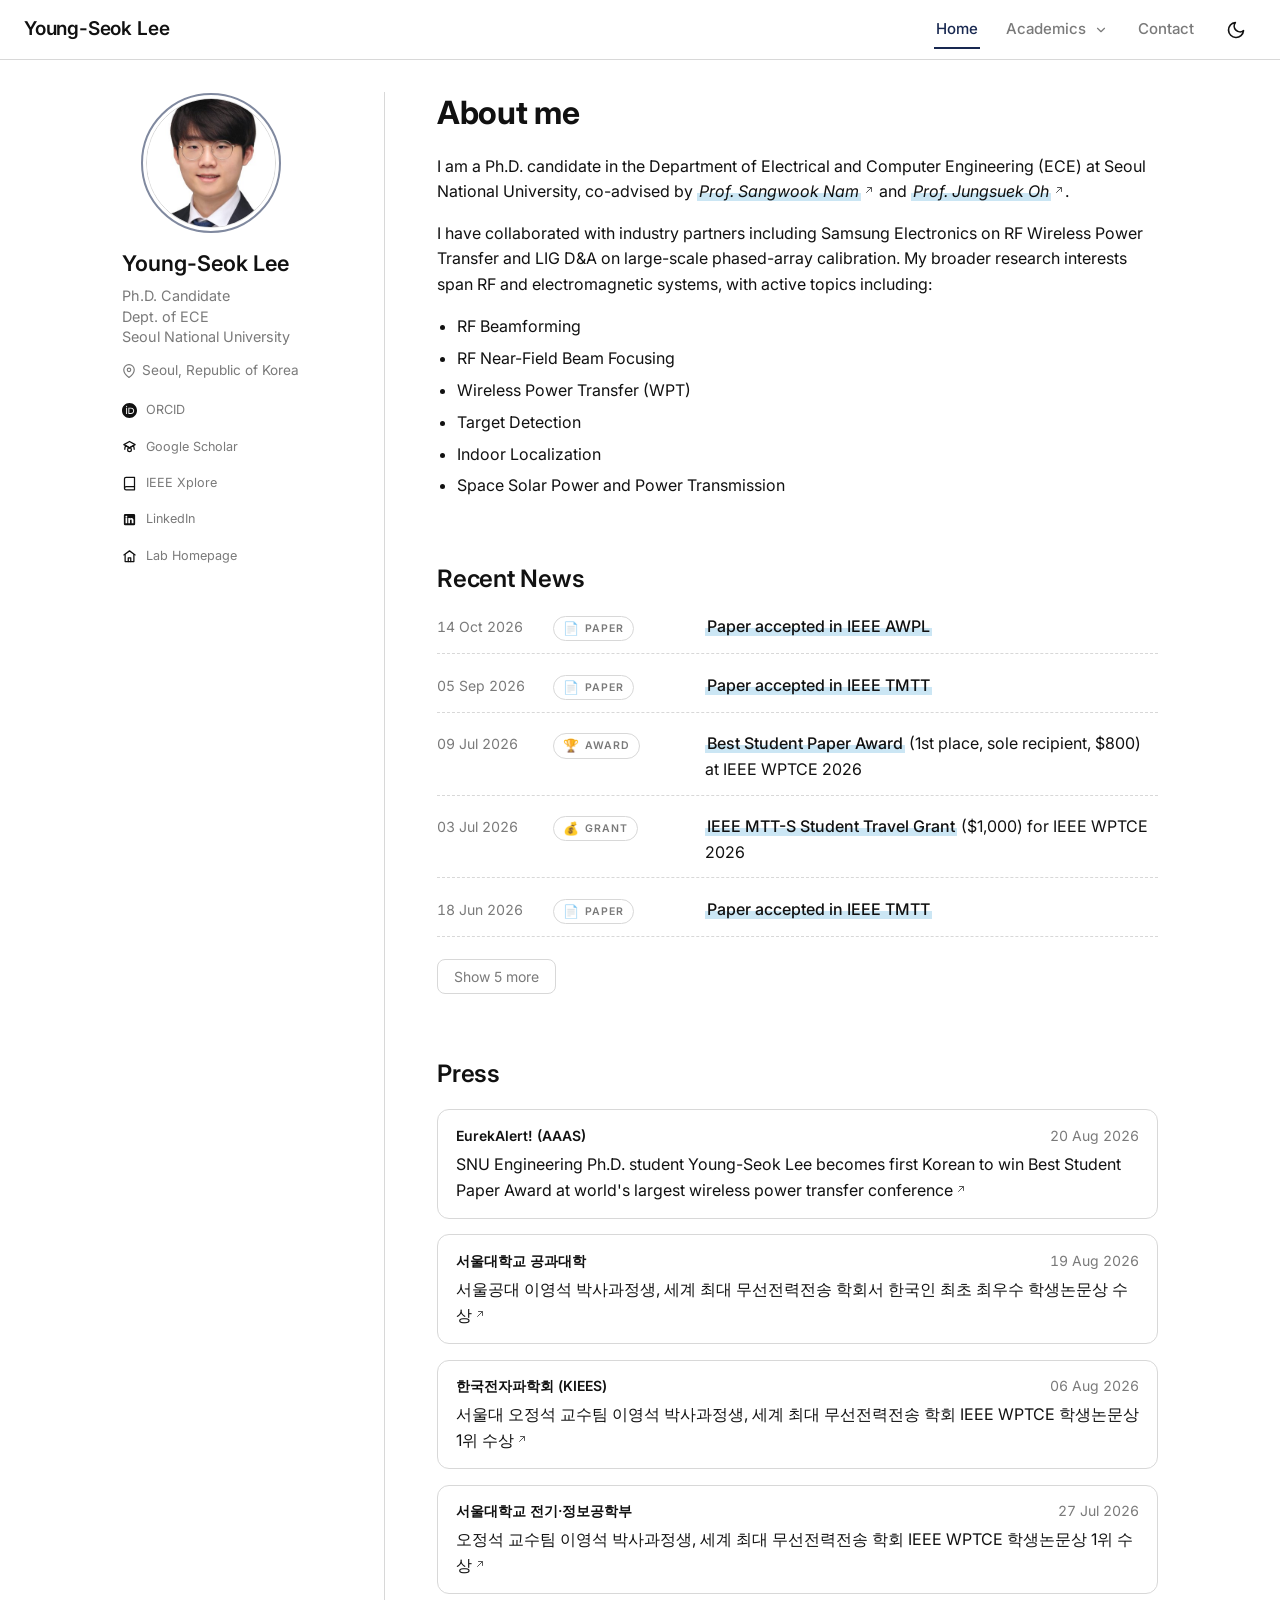
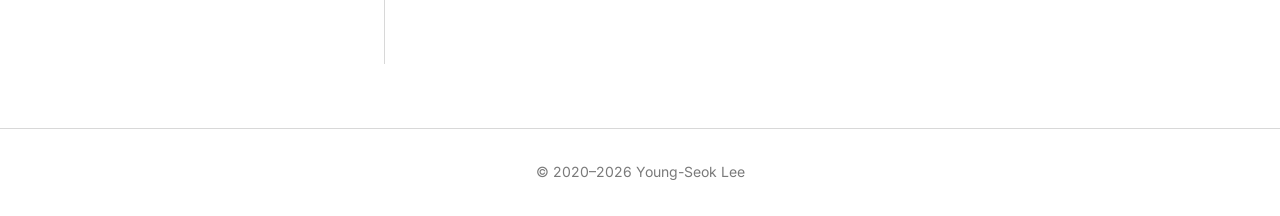
==== commit 1e92c4ba: "content: the AWPL virtual-beacon letter is out in Early Access "Virtual-Beacon Depth Refocusing for " ====
--- a/index.html
+++ b/index.html
@@ -13,7 +13,7 @@
   <link rel="preconnect" href="https://fonts.googleapis.com" />
   <link rel="preconnect" href="https://fonts.gstatic.com" crossorigin />
   <link rel="stylesheet" href="https://fonts.googleapis.com/css2?family=Inter:wght@400;500;600;700&display=swap" />
-  <link rel="stylesheet" href="css/style.css?v=4931d8d4" />
+  <link rel="stylesheet" href="css/style.css?v=ef4d3240" />
 
   <link rel="icon" href="/favicon.svg" type="image/svg+xml" />
   <link rel="icon" href="/favicon-32.png" sizes="32x32" type="image/png" />
@@ -78,7 +78,7 @@
         <li><a href="academics.html">Academics</a> — one long page with six sections:
           <ul>
             <li><a href="academics.html#education">Education</a> — academic timeline (Ph.D. &amp; M.S. at Seoul National University, B.S. at Korea University) with advisors, plus a collapsible academic-genealogy figure (doctoral advisor lineage)</li>
-            <li><a href="academics.html#publications">Publications</a> — a paper-count summary of selected IEEE journals (first- vs. co-authored), international journals (published and under review, with abstracts, keywords, BibTeX), international conferences, domestic conferences, and patents</li>
+            <li><a href="academics.html#publications">Publications</a> — a paper-count summary of selected IEEE journals (first- vs. co-authored), international journals (with abstracts, keywords, BibTeX), international conferences, domestic conferences, and patents</li>
             <li><a href="academics.html#awards">Awards &amp; Honors</a> — Conference Awards (International), Conference Awards (Domestic), Conference Grants &amp; Travel, Scholarships &amp; Fellowships, Invited Papers, and Student Paper Competitions</li>
             <li><a href="academics.html#research">Research</a> — research projects with organizations, periods, and summaries (Graduate Student; Undergraduate Student Intern)</li>
             <li><a href="academics.html#academic-service">Academic Service</a> — Journal Reviewer and Teaching Assistant (SNU)</li>
@@ -142,6 +142,11 @@
       <ul class="news-list" id="news-list">
         <!-- R:news:START -->
         <li class="news-item" data-kind="paper">
+          <span class="news-item__date">14 Oct 2026</span>
+          <span class="news-item__kind"><span class="news-item__emoji" aria-hidden="true">📄</span>paper</span>
+          <span class="news-item__body"><strong>Paper accepted in IEEE AWPL</strong></span>
+        </li>
+        <li class="news-item" data-kind="paper">
           <span class="news-item__date">05 Sep 2026</span>
           <span class="news-item__kind"><span class="news-item__emoji" aria-hidden="true">📄</span>paper</span>
           <span class="news-item__body"><strong>Paper accepted in IEEE TMTT</strong></span>
@@ -161,7 +166,7 @@
           <span class="news-item__kind"><span class="news-item__emoji" aria-hidden="true">📄</span>paper</span>
           <span class="news-item__body"><strong>Paper accepted in IEEE TMTT</strong></span>
         </li>
-        <li class="news-item" data-kind="project">
+        <li class="news-item news-item--extra" data-kind="project">
           <span class="news-item__date">11 Feb 2026</span>
           <span class="news-item__kind"><span class="news-item__emoji" aria-hidden="true">🔬</span>project</span>
           <span class="news-item__body">Joined an <strong>LIG D&amp;A</strong> project on calibrating ultra-large-scale digital array antennas for space surveillance radar</span>
--- a/css/style.css
+++ b/css/style.css
@@ -30,7 +30,7 @@
   --text-primary: #111111;
   --text-secondary: #7A7A7A;
   --border-color: #D8D8D8;
-  --line-soft: #DCEEF6;
+  --section-rule: #222222;   /* the line between Academics sections: near-black ink */
   --mark: #CBE6F4;        /* pale blue half-highlight: news key phrases, About-me advisors, venue names */
 
   --nav-height: 60px;
@@ -58,7 +58,7 @@
   --text-primary: #F1F5F9;
   --text-secondary: #94A3B8;
   --border-color: #334155;
-  --line-soft: #334155;
+  --section-rule: #334155;
   --mark: #1E3A5F;
   --color-award: #F2A8B8;
 }
@@ -1294,6 +1294,101 @@
   border-bottom: 1px solid var(--border-color);
 }
 
+/* Published Journals: the title and its "Selected · All" switch share one
+   row, and the rule under the title spans both. */
+.pub-group__head {
+  display: flex;
+  align-items: center;
+  justify-content: space-between;
+  flex-wrap: wrap;
+  gap: 0.5rem 1rem;
+  margin-bottom: 1rem;
+  padding-bottom: 0.5rem;
+  border-bottom: 1px solid var(--border-color);
+}
+.pub-group__head .pub-group__title {
+  margin: 0;
+  padding: 0;
+  border: 0;
+}
+
+/* The switch: a pill toggle — a soft grey track with a white pill that
+   carries the choice. The pill is one element (publications.js) that
+   stretches across to the other option and snaps into place. The switch
+   needs JS, so it only appears with it; without JS every paper is listed. */
+.pub-filter {
+  display: none;
+  position: relative;
+  flex-shrink: 0;
+  gap: 2px;
+  padding: 3px;
+  border-radius: var(--radius-pill);
+  background: color-mix(in srgb, var(--text-primary) 7%, var(--bg-primary));
+}
+html[data-js] .pub-filter { display: inline-flex; }
+
+.pub-filter__btn {
+  position: relative;
+  z-index: 1;
+  background: transparent;
+  border: 0;
+  border-radius: var(--radius-pill);
+  padding: 0.25rem 0.9rem;
+  font: inherit;
+  font-size: 0.78rem;
+  font-weight: 500;
+  letter-spacing: 0.02em;
+  line-height: 1.5;
+  color: var(--text-secondary);
+  cursor: pointer;
+  -webkit-tap-highlight-color: transparent;
+  transition: color 0.25s ease, background-color 0.25s ease,
+              transform 0.2s cubic-bezier(0.22, 1, 0.36, 1);
+}
+.pub-filter__btn:not(.is-active):hover { color: var(--text-primary); }
+.pub-filter__btn:active {
+  transform: scale(0.95);
+  transition: color 0.25s ease, background-color 0.25s ease, transform 0.08s ease-out;
+}
+.pub-filter__btn:focus-visible {
+  outline: 2px solid color-mix(in srgb, var(--color-accent) 60%, transparent);
+  outline-offset: 1px;
+}
+
+/* The pill (and, until it is placed, the selected button itself). */
+.pub-filter__btn.is-active,
+.pub-filter__indicator {
+  background: var(--bg-surface);
+  box-shadow: 0 1px 2px rgba(17, 17, 17, 0.10), 0 2px 6px rgba(17, 17, 17, 0.08);
+}
+.pub-filter__btn.is-active { color: var(--color-accent); }
+.pub-filter__indicator {
+  position: absolute;
+  top: 0;
+  left: 0;
+  z-index: 0;
+  border-radius: var(--radius-pill);
+  pointer-events: none;
+}
+.pub-filter.has-indicator .pub-filter__btn.is-active { background: transparent; box-shadow: none; }
+
+[data-theme="dark"] .pub-filter { background: color-mix(in srgb, var(--text-primary) 8%, var(--bg-primary)); }
+[data-theme="dark"] .pub-filter__btn.is-active,
+[data-theme="dark"] .pub-filter__indicator {
+  background: color-mix(in srgb, var(--text-primary) 16%, var(--bg-primary));
+  box-shadow: 0 1px 3px rgba(0, 0, 0, 0.45);
+}
+/* Keeps title and switch on one row down to ~360px; narrower, it wraps. */
+@media (max-width: 480px) {
+  .pub-group__head { column-gap: 0.5rem; }
+  .pub-filter__btn { padding: 0.25rem 0.65rem; }
+}
+
+/* "Selected" hides the other journals (with JS only); "All" fades them back
+   in where they belong, numbers unchanged. */
+html[data-js] .pub-group--journals[data-show="selected"] .pub-item[data-selected="false"] { display: none; }
+.pub-group--journals[data-show="all"] .pub-item[data-selected="false"] { animation: fadeIn 0.3s ease; }
+
 .pub-list {
   list-style: none;
   margin: 0;
@@ -2198,7 +2293,7 @@
 .section + .section {
   margin-top: 3.25rem;
   padding-top: 3.25rem;
-  border-top: 1px solid var(--line-soft);
+  border-top: 1px solid var(--section-rule);
 }
 
 .section-heading {
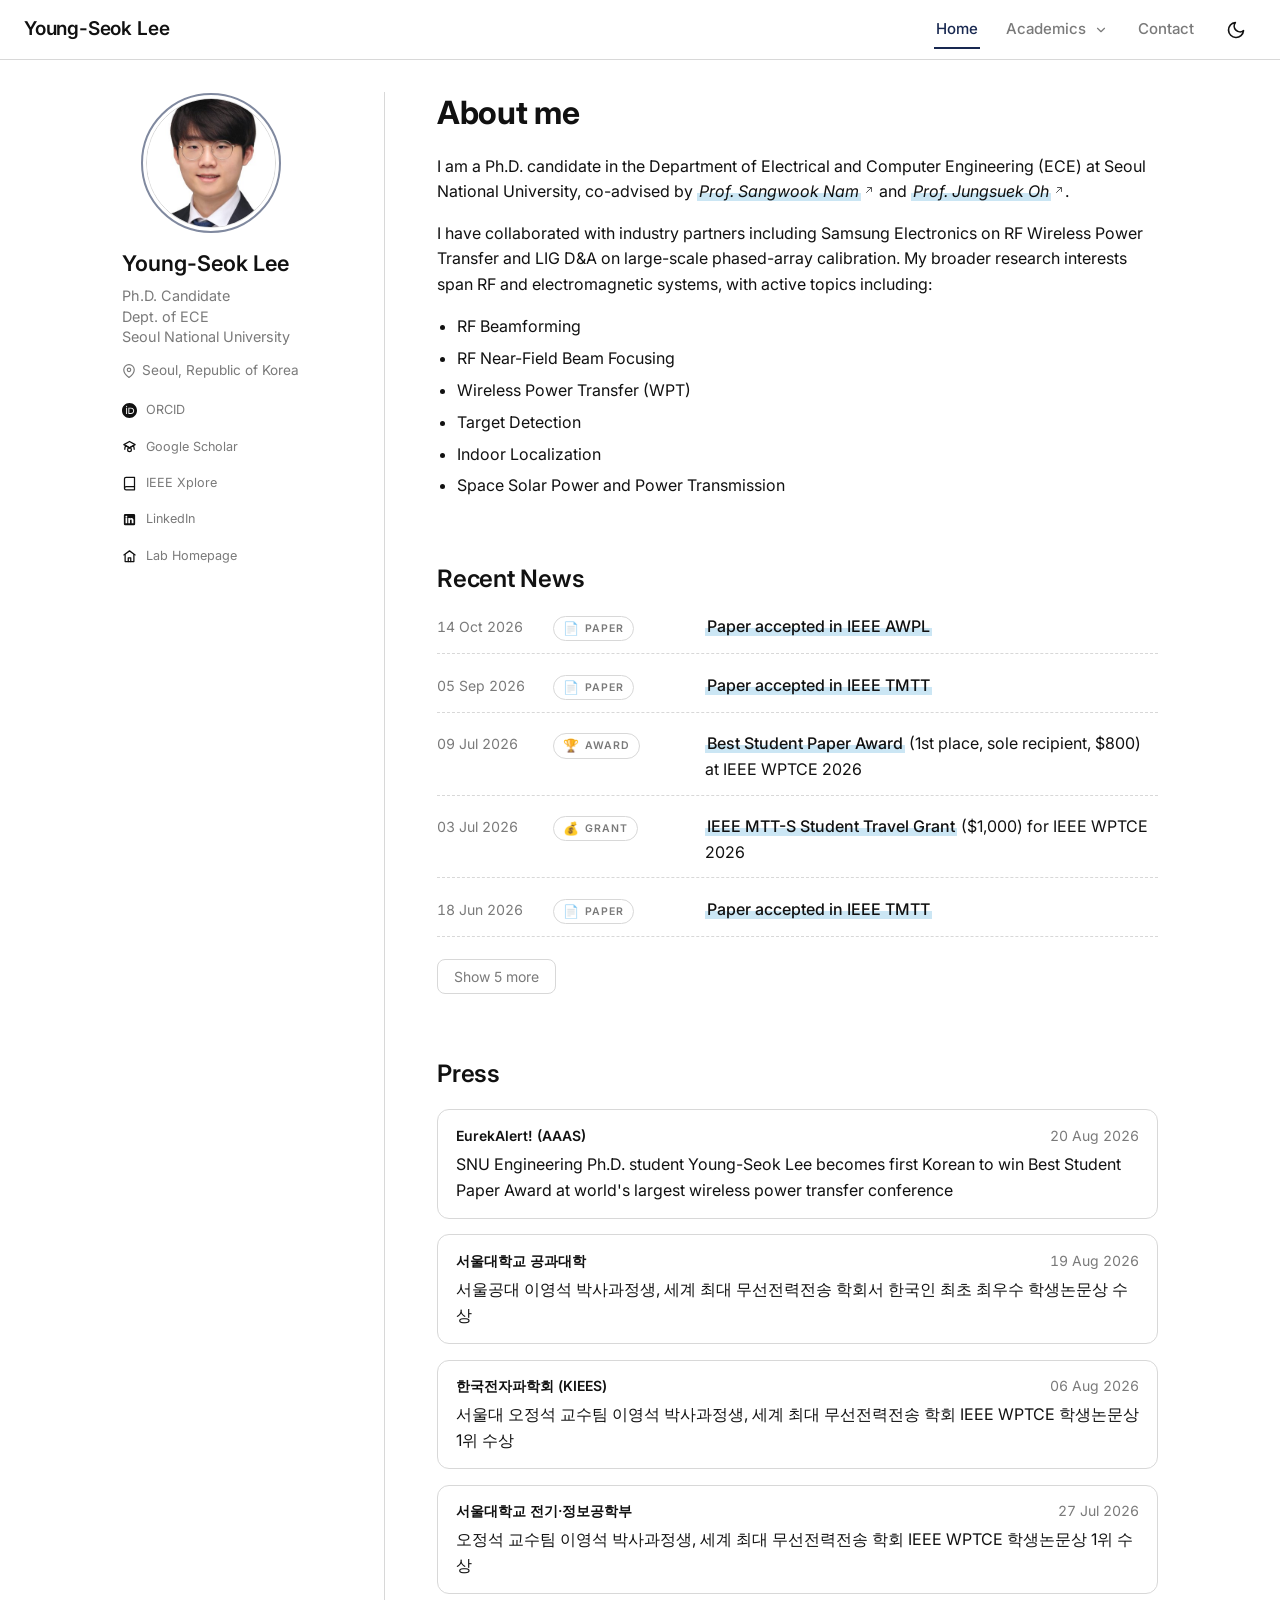
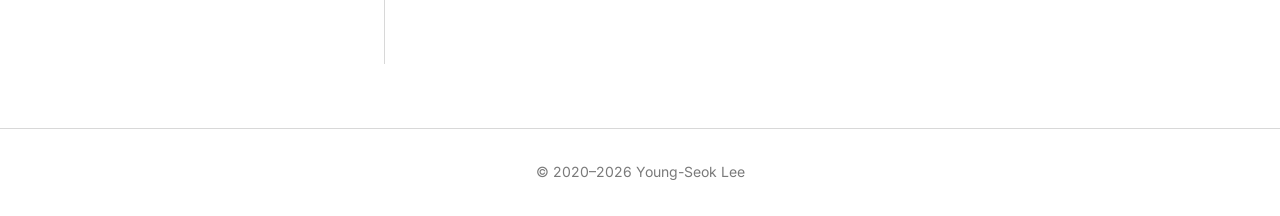
==== commit 99add6c0: "design: the section rules are a soft grey that sits with the other lines #222222 read as near-black " ====
--- a/index.html
+++ b/index.html
@@ -13,7 +13,7 @@
   <link rel="preconnect" href="https://fonts.googleapis.com" />
   <link rel="preconnect" href="https://fonts.gstatic.com" crossorigin />
   <link rel="stylesheet" href="https://fonts.googleapis.com/css2?family=Inter:wght@400;500;600;700&display=swap" />
-  <link rel="stylesheet" href="css/style.css?v=ef4d3240" />
+  <link rel="stylesheet" href="css/style.css?v=aa98e7da" />
 
   <link rel="icon" href="/favicon.svg" type="image/svg+xml" />
   <link rel="icon" href="/favicon-32.png" sizes="32x32" type="image/png" />
@@ -25,13 +25,18 @@
   <link rel="alternate" type="text/markdown" href="/llms-full.txt" title="Full content as Markdown" />
 
   <!-- Structured data: identifies the page owner to search engines and AI. -->
+  <!-- PERSON-JSONLD:START (auto-generated by scripts/build-prerender.mjs — do not edit by hand) -->
   <script type="application/ld+json">
   {
     "@context": "https://schema.org",
     "@type": "Person",
     "@id": "https://orcid.org/0000-0003-3342-3707",
     "name": "Young-Seok Lee",
-    "alternateName": ["Y.-S. Lee", "Youngseok Lee", "Young Seok Lee"],
+    "alternateName": [
+      "Y.-S. Lee",
+      "Youngseok Lee",
+      "Young Seok Lee"
+    ],
     "identifier": {
       "@type": "PropertyValue",
       "propertyID": "ORCID",
@@ -46,11 +51,17 @@
       "department": "Department of Electrical and Computer Engineering"
     },
     "alumniOf": [
-      { "@type": "CollegeOrUniversity", "name": "Seoul National University" },
-      { "@type": "CollegeOrUniversity", "name": "Korea University" }
+      {
+        "@type": "CollegeOrUniversity",
+        "name": "Seoul National University"
+      },
+      {
+        "@type": "CollegeOrUniversity",
+        "name": "Korea University"
+      }
     ],
     "knowsAbout": [
-      "Wireless Power Transfer",
+      "Wireless Power Transfer (WPT)",
       "RF Beamforming",
       "Near-Field Beam Focusing",
       "Target Detection",
@@ -66,6 +77,7 @@
     ]
   }
   </script>
+  <!-- PERSON-JSONLD:END -->
 </head>
 <body data-page="home">
   <div data-mount-nav>
--- a/css/style.css
+++ b/css/style.css
@@ -30,7 +30,10 @@
   --text-primary: #111111;
   --text-secondary: #7A7A7A;
   --border-color: #D8D8D8;
-  --section-rule: #222222;   /* the line between Academics sections: near-black ink */
+  /* The line between Academics sections: the card-border grey with 30% of the
+     text colour in it, so it reads as a step up from the card lines without
+     standing apart from them (#9C9C9C here; follows the dark theme by itself). */
+  --section-rule: color-mix(in srgb, var(--text-primary) 30%, var(--border-color));
   --mark: #CBE6F4;        /* pale blue half-highlight: news key phrases, About-me advisors, venue names */
 
   --nav-height: 60px;
@@ -58,7 +61,6 @@
   --text-primary: #F1F5F9;
   --text-secondary: #94A3B8;
   --border-color: #334155;
-  --section-rule: #334155;
   --mark: #1E3A5F;
   --color-award: #F2A8B8;
 }
@@ -1166,7 +1168,9 @@
   z-index: 0;
   border-radius: var(--radius-pill);
   pointer-events: none;
-  transition: transform 0.35s cubic-bezier(0.22, 1, 0.36, 1),
+  /* left + width, not transform + width: both run on the same thread, so a
+     busy phone cannot let the edges drift apart (publications.js). */
+  transition: left 0.35s cubic-bezier(0.22, 1, 0.36, 1),
               width 0.35s cubic-bezier(0.22, 1, 0.36, 1);
 }
 .tab-bar__indicator.is-instant { transition: none; }
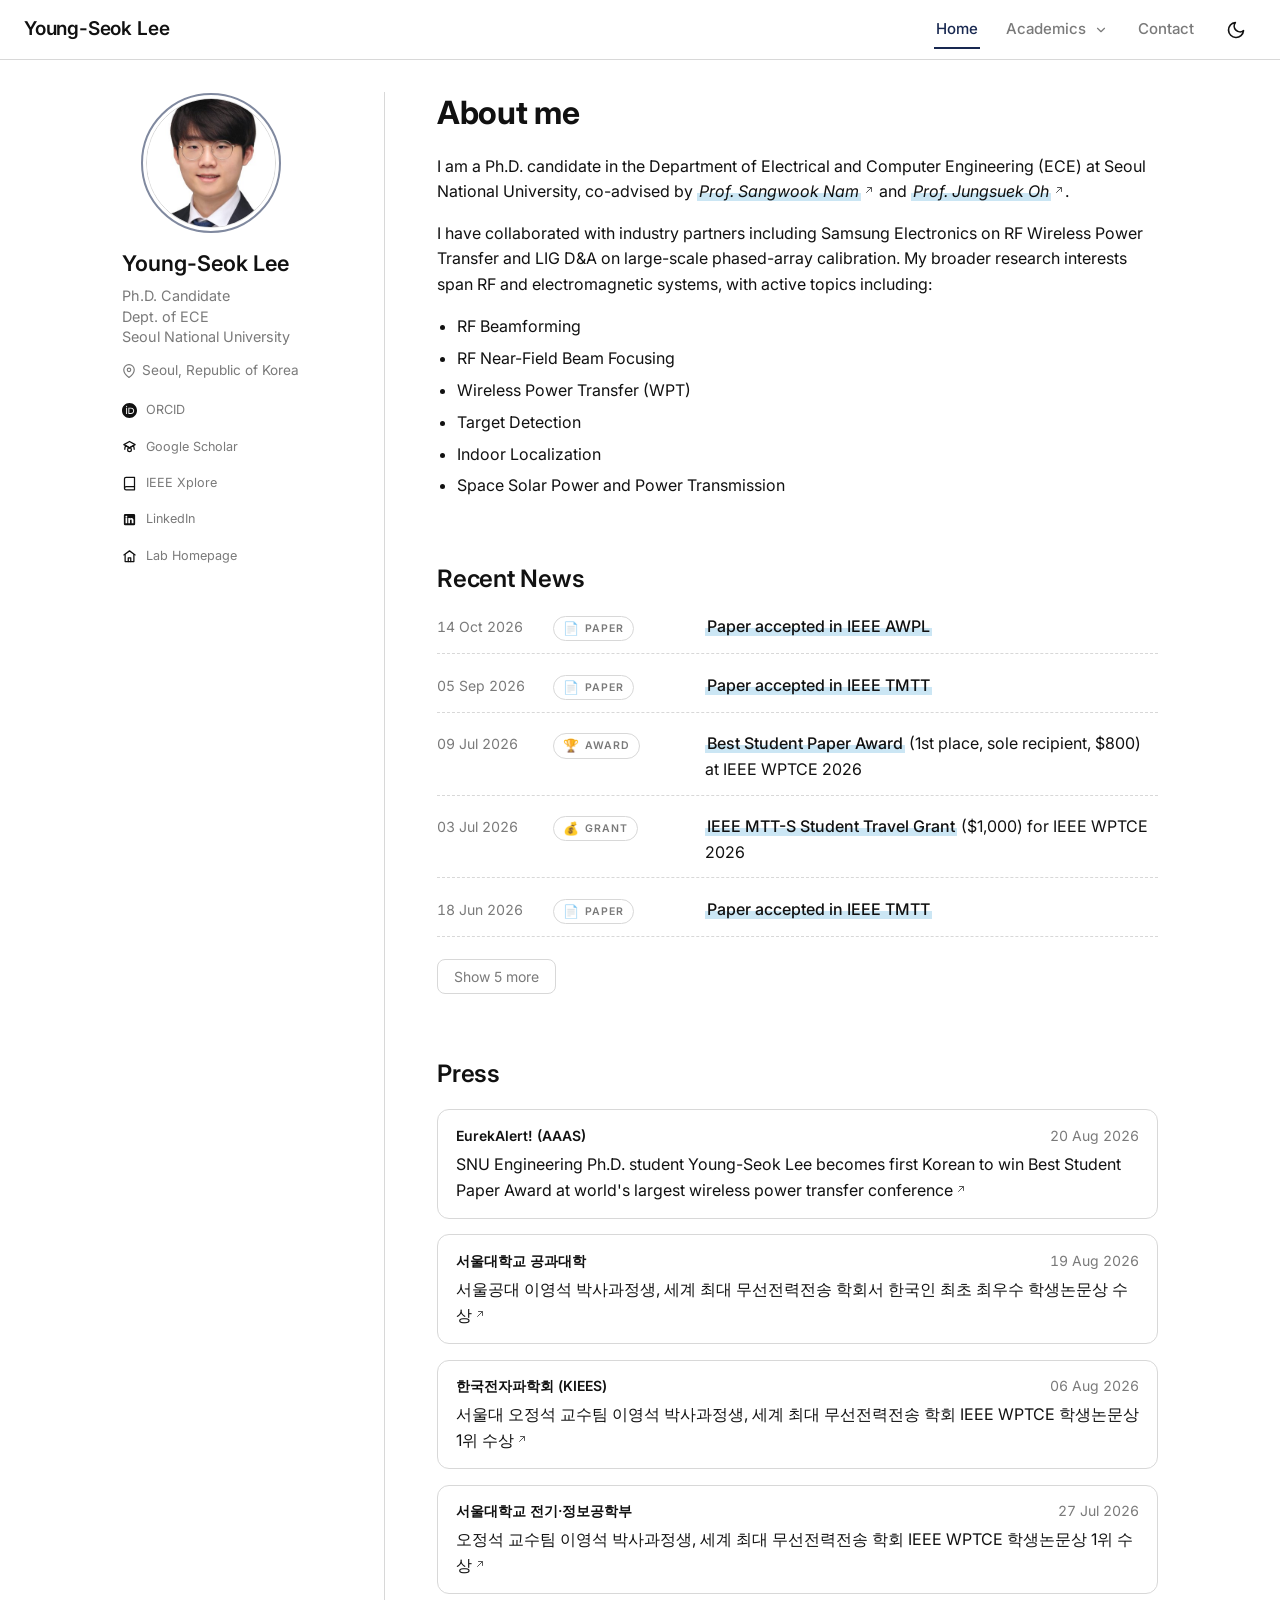
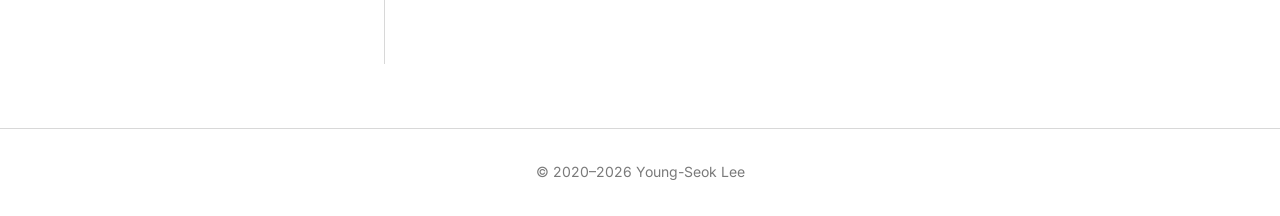
==== commit 76fcacd1: "seo: each page names its canonical address <link rel="canonical"> on index, academics and contact, s" ====
--- a/index.html
+++ b/index.html
@@ -6,6 +6,7 @@
   <meta name="viewport" content="width=device-width, initial-scale=1" />
   <title>Y.-S. Lee · Resume</title>
   <meta name="description" content="Young-Seok Lee — Ph.D. candidate in Electrical and Computer Engineering at Seoul National University. RF wireless power transfer, phased arrays, and indoor localization." />
+  <link rel="canonical" href="https://korbean-0311.github.io/" />
   <meta property="og:title" content="Young-Seok Lee" />
   <meta property="og:description" content="Ph.D. Candidate, Dept. of ECE, Seoul National University" />
   <meta property="og:type" content="website" />
